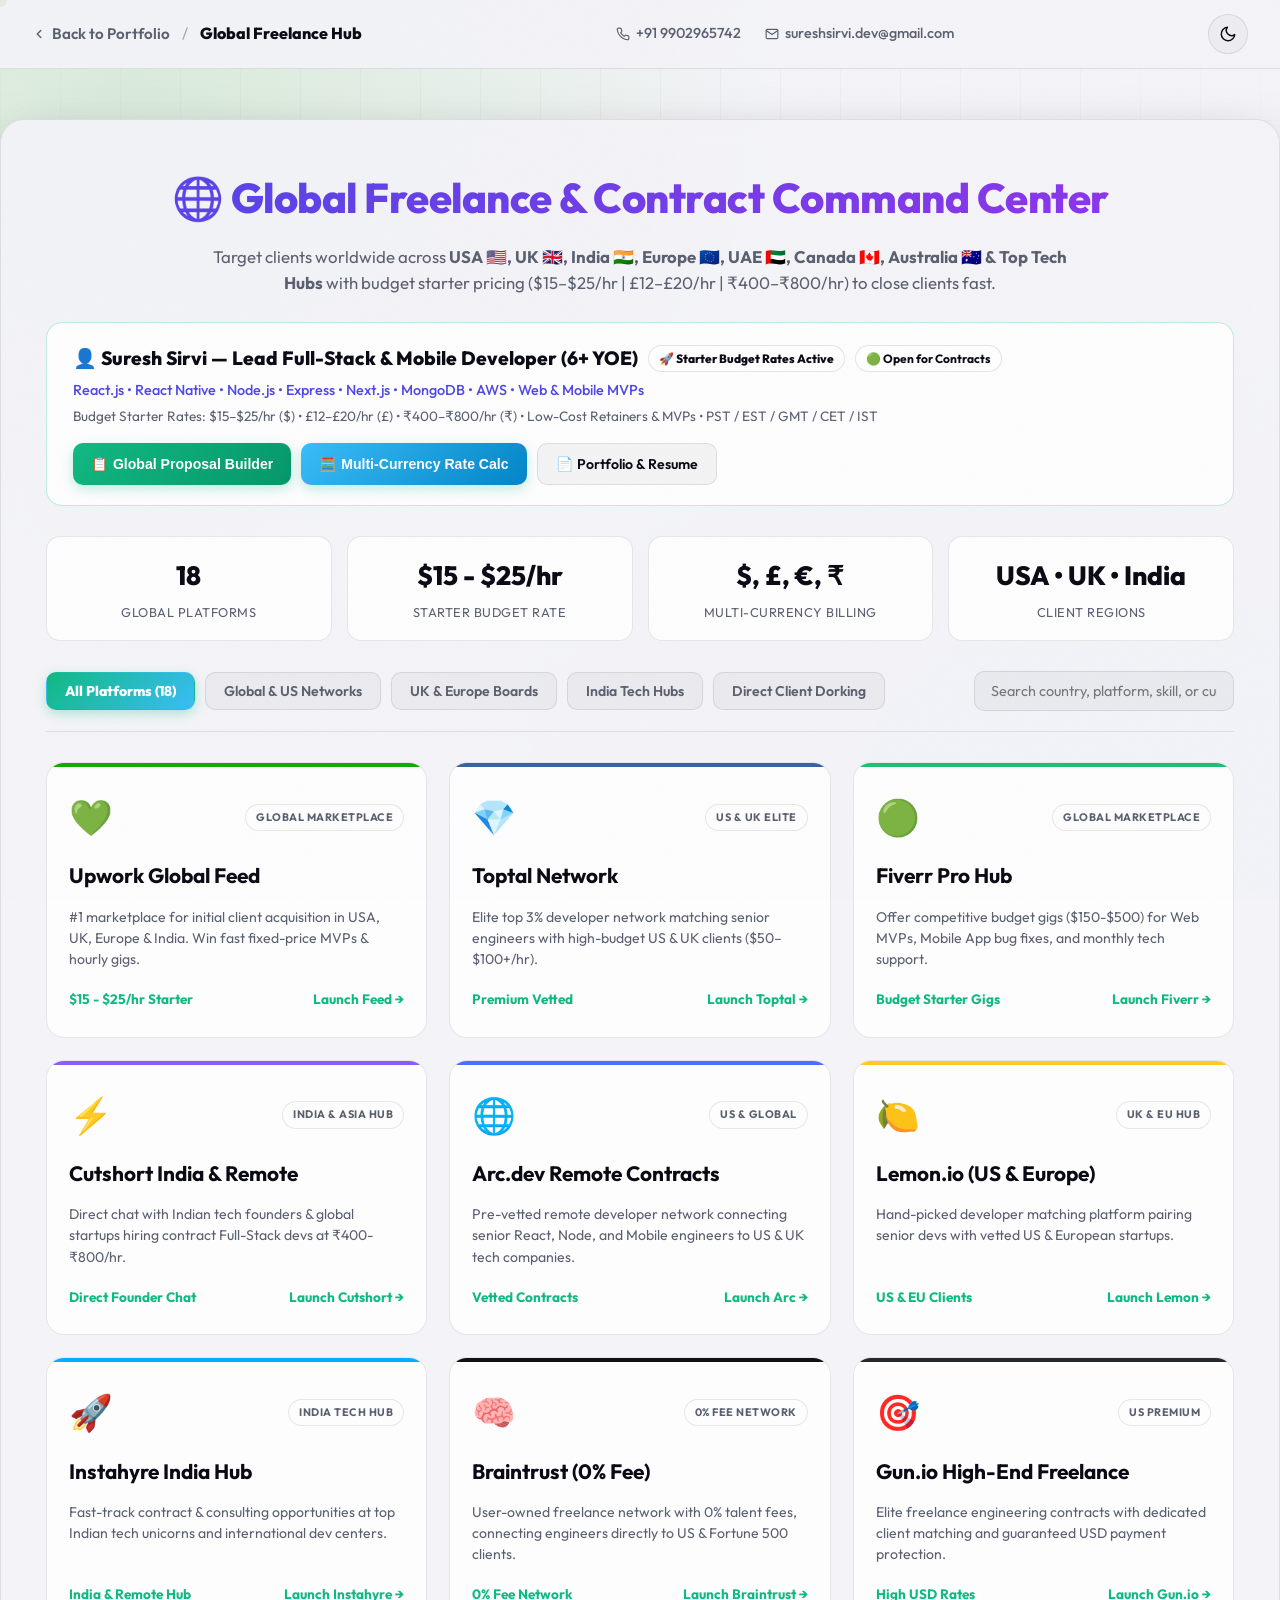
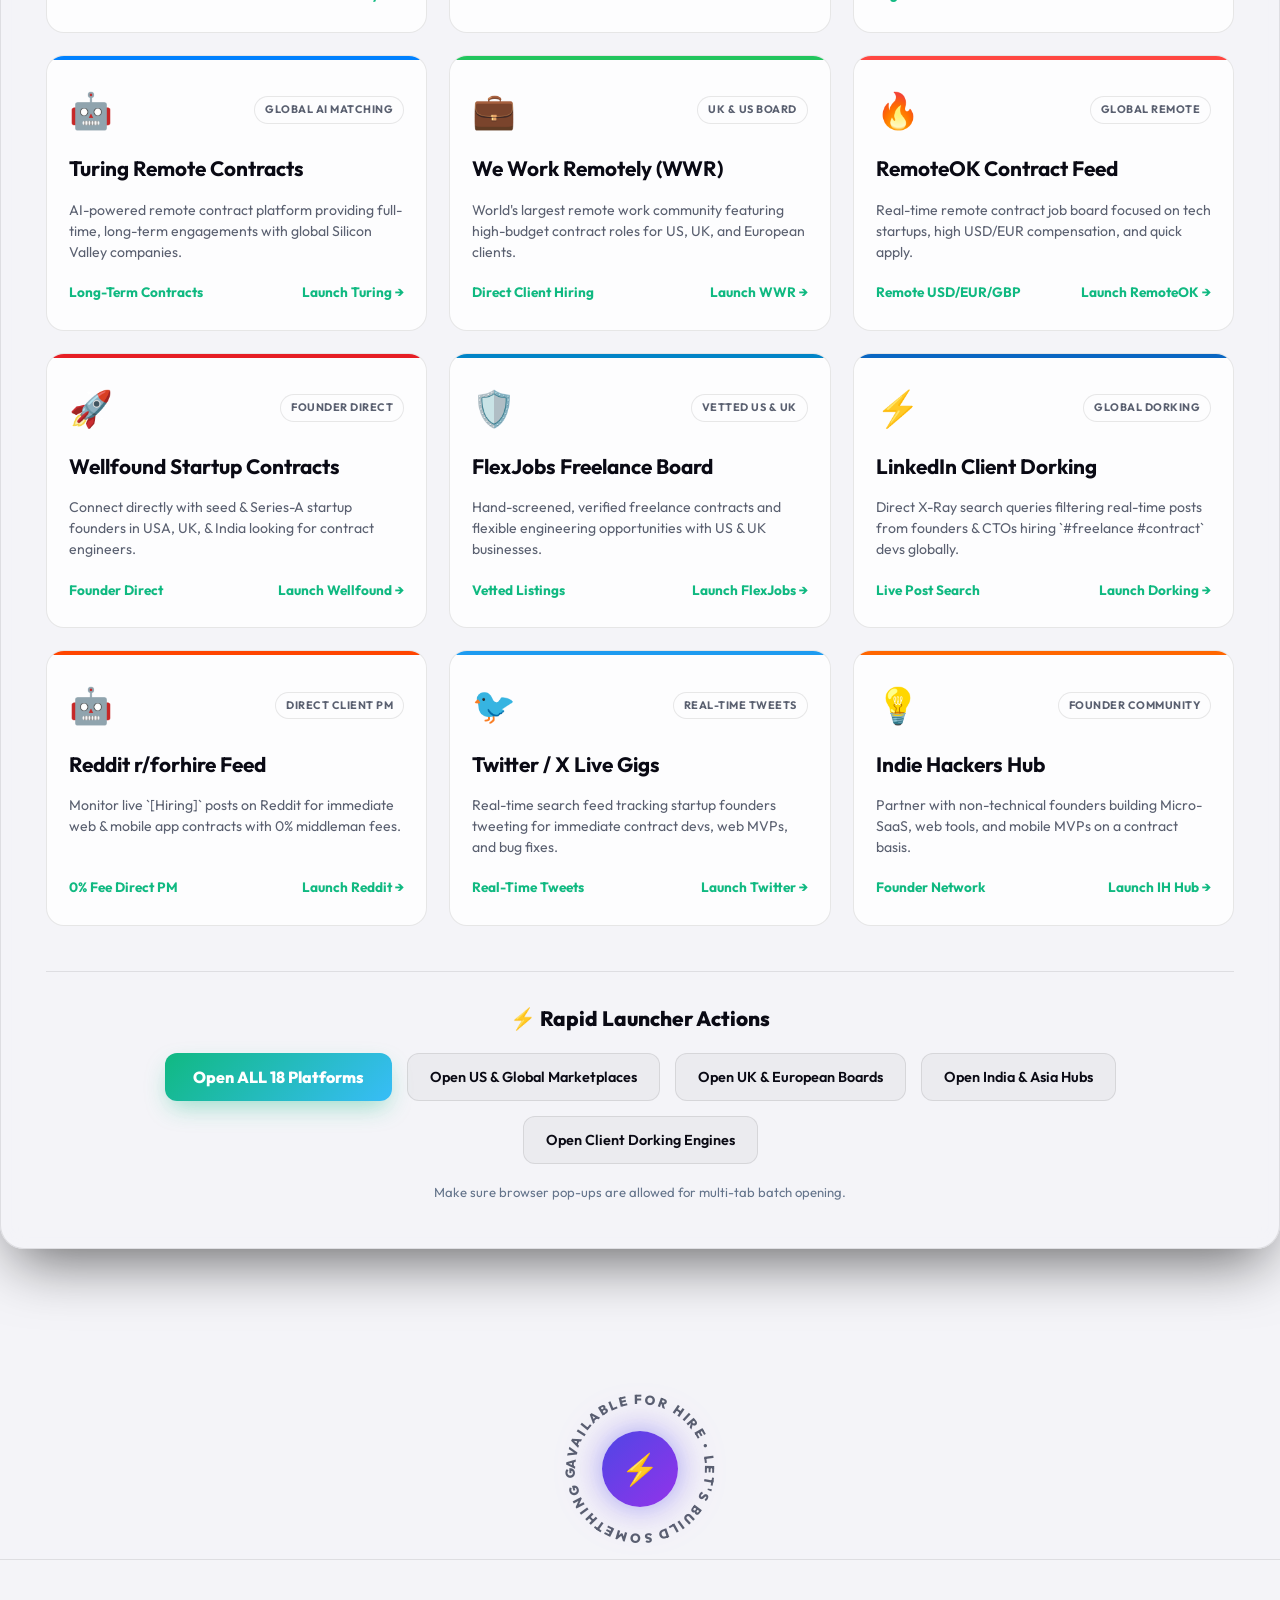
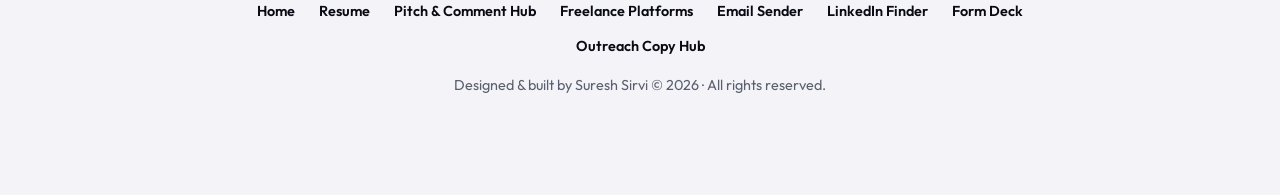
==== all-freelance-platforms.html @ fef608ee "Added New Web Pages New Web Pages" ====
<!DOCTYPE html>
<html lang="en" class="scroll-smooth" data-theme="dark">
<head>
    <meta charset="UTF-8">
    <meta name="viewport" content="width=device-width, initial-scale=1.0">
    <title>Global Freelance & Contract Command Center | India, USA, UK & Worldwide</title>
    <link rel="stylesheet" href="style.css">
    <link href="https://fonts.googleapis.com/css2?family=Outfit:wght@300;400;500;600;700;800;900&display=swap" rel="stylesheet">
    <style>
        :root {
            
            
            /* Platform Theme Accent Colors */
            --upwork: #14a800;
            --toptal: #3863a0;
            --fiverr: #1dbf73;
            --arc: #4b6fff;
            --lemon: #ffca28;
            --braintrust: #111111;
            --gunio: #24292e;
            --turing: #0081ff;
            --wwr: #22c55e;
            --remoteok: #ff4742;
            --wellfound: #e61e25;
            --flexjobs: #0284c7;
            --linkedin: #0a66c2;
            --reddit: #ff4500;
            --twitter: #1d9bf0;
            --indiehackers: #ff6600;
            --cutshort: #8b5cf6;
            --instahyre: #00b0ff;
        }

        * {
            box-sizing: border-box;
        }

        body {
            font-family: 'Outfit', sans-serif;
            
            background-color: var(--bg-color);
            background-image: 
                radial-gradient(at 10% 10%, rgba(20, 168, 0, 0.12) 0px, transparent 40%),
                radial-gradient(at 90% 90%, rgba(56, 189, 248, 0.12) 0px, transparent 40%);
            background-attachment: fixed;
            color: var(--text-primary);
            margin: 0;
            padding: 0 0 50px 0;
            
            min-height: 100vh;
        }

        .dashboard {
            background: var(--nav-bg);
            border: 1px solid var(--surface-border);
            border-radius: 24px;
            padding: 45px;
            max-width: 1280px;
            width: 95%;
            margin: 50px auto;
            width: 100%;
            box-shadow: 0 25px 60px -15px rgba(0, 0, 0, 0.6);
            backdrop-filter: blur(12px);
        }

        .header {
            text-align: center;
            margin-bottom: 30px;
        }

        .header h1 {
            margin: 0 0 12px 0;
            font-size: 2.6rem;
            font-weight: 800;
            background: linear-gradient(135deg, var(--accent), var(--accent-sec));
            -webkit-background-clip: text;
            -webkit-text-fill-color: transparent;
            letter-spacing: -0.5px;
        }

        .header p {
            color: var(--text-secondary);
            margin: 0 auto;
            max-width: 860px;
            font-size: 1.05rem;
            line-height: 1.6;
        }

        .candidate-profile-strip {
            background: var(--card-bg);
            border: 1px solid rgba(16, 185, 129, 0.25);
            border-radius: 16px;
            padding: 20px 26px;
            margin-top: 25px;
            display: flex;
            justify-content: space-between;
            align-items: center;
            flex-wrap: wrap;
            gap: 15px;
        }

        .profile-info {
            text-align: left;
        }

        .profile-name {
            font-size: 1.2rem;
            font-weight: 800;
            color: var(--text-primary);
            display: flex;
            align-items: center;
            gap: 10px;
            flex-wrap: wrap;
        }

        .status-badge {
            background: var(--badge-bg);
            color: var(--text-primary);
            border: 1px solid var(--badge-border);
            font-size: 0.75rem;
            padding: 3px 10px;
            border-radius: 20px;
            font-weight: 700;
        }

        .starter-badge {
            background: var(--badge-bg);
            color: var(--text-primary);
            border: 1px solid var(--badge-border);
            font-size: 0.75rem;
            padding: 3px 10px;
            border-radius: 20px;
            font-weight: 800;
        }

        .profile-sub {
            font-size: 0.9rem;
            color: var(--accent);
            margin-top: 5px;
            font-weight: 500;
        }

        .profile-rates {
            font-size: 0.85rem;
            color: var(--text-secondary);
            margin-top: 4px;
        }

        .profile-actions {
            display: flex;
            gap: 10px;
            flex-wrap: wrap;
        }

        .btn-mini {
            background: linear-gradient(135deg, #10b981, #059669);
            color: var(--btn-primary-text);
            border: none;
            padding: 9px 18px;
            border-radius: 10px;
            font-size: 0.88rem;
            font-weight: 800;
            cursor: pointer;
            transition: all 0.2s;
            box-shadow: 0 4px 12px rgba(16, 185, 129, 0.25);
        }

        .btn-mini:hover {
            transform: translateY(-1px);
            box-shadow: 0 6px 16px rgba(16, 185, 129, 0.4);
        }

        .btn-mini-accent {
            background: linear-gradient(135deg, #38bdf8, #0284c7);
            color: var(--btn-primary-text);
        }

        .btn-outline {
            background: var(--btn-secondary-bg);
            color: var(--text-primary);
            border: 1px solid var(--surface-border);
            padding: 9px 18px;
            border-radius: 10px;
            font-size: 0.88rem;
            font-weight: 600;
            text-decoration: none;
            transition: all 0.2s;
        }

        .btn-outline:hover {
            border-color: var(--accent);
            color: var(--accent);
            background: rgba(56, 189, 248, 0.08);
        }

        .stats-bar {
            display: grid;
            grid-template-columns: repeat(auto-fit, minmax(200px, 1fr));
            gap: 15px;
            margin: 30px 0;
        }

        .stat-card {
            background: var(--card-bg);
            border: 1px solid var(--surface-border);
            border-radius: 14px;
            padding: 18px 20px;
            text-align: center;
        }

        .stat-val {
            font-size: 1.65rem;
            font-weight: 800;
            color: var(--text-primary);
        }

        .stat-lbl {
            font-size: 0.8rem;
            color: var(--text-secondary);
            text-transform: uppercase;
            letter-spacing: 0.5px;
            margin-top: 4px;
        }

        /* Filter Controls */
        .controls {
            display: flex;
            justify-content: space-between;
            align-items: center;
            flex-wrap: wrap;
            gap: 15px;
            margin-bottom: 30px;
            border-bottom: 1px solid var(--surface-border);
            padding-bottom: 20px;
        }

        .category-tabs {
            display: flex;
            gap: 10px;
            flex-wrap: wrap;
        }

        .cat-tab {
            background: var(--btn-secondary-bg);
            border: 1px solid var(--surface-border);
            color: var(--text-secondary);
            padding: 9px 18px;
            border-radius: 10px;
            cursor: pointer;
            font-size: 0.88rem;
            font-weight: 600;
            font-family: inherit;
            transition: all 0.2s;
        }

        .cat-tab:hover {
            color: var(--text-primary);
            border-color: #10b981;
        }

        .cat-tab.active {
            background: linear-gradient(135deg, #10b981, #38bdf8);
            color: var(--btn-primary-text);
            font-weight: 800;
            border-color: transparent;
            box-shadow: 0 4px 12px rgba(16, 185, 129, 0.3);
        }

        .search-box {
            position: relative;
            min-width: 260px;
        }

        .search-box input {
            width: 100%;
            background: var(--btn-secondary-bg);
            border: 1px solid var(--surface-border);
            border-radius: 10px;
            padding: 10px 16px;
            color: var(--text-primary);
            font-size: 0.9rem;
            font-family: inherit;
            outline: none;
            transition: border-color 0.2s;
        }

        .search-box input:focus {
            border-color: #10b981;
        }

        /* Grid */
        .grid {
            display: grid;
            grid-template-columns: repeat(auto-fill, minmax(330px, 1fr));
            gap: 22px;
        }

        .platform-card {
            background: var(--card-bg);
            border: 1px solid var(--surface-border);
            border-radius: 18px;
            padding: 26px 22px;
            text-decoration: none;
            color: var(--text-primary);
            transition: all 0.3s cubic-bezier(0.4, 0, 0.2, 1);
            display: flex;
            flex-direction: column;
            gap: 14px;
            position: relative;
            overflow: hidden;
        }

        .platform-card::before {
            content: '';
            position: absolute;
            top: 0;
            left: 0;
            width: 100%;
            height: 4px;
        }

        .card-upwork::before { background: var(--upwork); }
        .card-toptal::before { background: var(--toptal); }
        .card-fiverr::before { background: var(--fiverr); }
        .card-arc::before { background: var(--arc); }
        .card-lemon::before { background: var(--lemon); }
        .card-braintrust::before { background: var(--braintrust); }
        .card-gunio::before { background: var(--gunio); }
        .card-turing::before { background: var(--turing); }
        .card-wwr::before { background: var(--wwr); }
        .card-remoteok::before { background: var(--remoteok); }
        .card-wellfound::before { background: var(--wellfound); }
        .card-flexjobs::before { background: var(--flexjobs); }
        .card-linkedin::before { background: var(--linkedin); }
        .card-reddit::before { background: var(--reddit); }
        .card-twitter::before { background: var(--twitter); }
        .card-indiehackers::before { background: var(--indiehackers); }
        .card-cutshort::before { background: var(--cutshort); }
        .card-instahyre::before { background: var(--instahyre); }

        .platform-card:hover {
            background: var(--btn-secondary-bg);
            transform: translateY(-5px);
            border-color: var(--accent);
            box-shadow: 0 12px 30px -10px rgba(56, 189, 248, 0.3);
        }

        .card-top {
            display: flex;
            align-items: center;
            justify-content: space-between;
        }

        .platform-icon {
            font-size: 2.2rem;
        }

        .badge-cat {
            font-size: 0.68rem;
            font-weight: 700;
            padding: 4px 10px;
            border-radius: 20px;
            background: rgba(255, 255, 255, 0.08);
            color: var(--text-secondary);
            border: 1px solid var(--surface-border);
            text-transform: uppercase;
            letter-spacing: 0.5px;
        }

        .platform-title {
            font-size: 1.3rem;
            font-weight: 700;
            color: var(--text-primary);
        }

        .platform-desc {
            font-size: 0.88rem;
            color: var(--text-secondary);
            line-height: 1.5;
            flex-grow: 1;
        }

        .card-footer {
            display: flex;
            align-items: center;
            justify-content: space-between;
            margin-top: 5px;
            font-size: 0.85rem;
            font-weight: 700;
            color: #10b981;
        }

        .batch-actions {
            margin-top: 45px;
            padding-top: 30px;
            border-top: 1px solid var(--surface-border);
            text-align: center;
            display: flex;
            flex-direction: column;
            align-items: center;
            gap: 18px;
        }

        .batch-btn-group {
            display: flex;
            flex-wrap: wrap;
            gap: 15px;
            justify-content: center;
        }

        .main-btn {
            background: linear-gradient(135deg, #10b981, #38bdf8);
            color: var(--btn-primary-text);
            border: none;
            padding: 14px 28px;
            font-size: 1rem;
            font-weight: 800;
            border-radius: 12px;
            cursor: pointer;
            font-family: inherit;
            transition: transform 0.2s, box-shadow 0.2s;
            box-shadow: 0 10px 25px -5px rgba(16, 185, 129, 0.4);
        }

        .main-btn:hover {
            transform: translateY(-2px);
            box-shadow: 0 15px 30px -5px rgba(16, 185, 129, 0.6);
        }

        .sub-btn {
            background: var(--btn-secondary-bg);
            color: var(--text-primary);
            border: 1px solid var(--surface-border);
            padding: 14px 22px;
            font-size: 0.9rem;
            font-weight: 600;
            border-radius: 12px;
            cursor: pointer;
            font-family: inherit;
            transition: all 0.2s;
        }

        .sub-btn:hover {
            border-color: var(--accent);
            background: rgba(56, 189, 248, 0.1);
        }

        /* Modal styling for Pitch Builder & Rate Calculator */
        .modal-overlay {
            position: fixed;
            top: 0;
            left: 0;
            width: 100vw;
            height: 100vh;
            background: rgba(0, 0, 0, 0.8);
            display: none;
            align-items: center;
            justify-content: center;
            z-index: 9999;
            backdrop-filter: blur(10px);
            padding: 20px;
        }

        .modal-content {
            background: var(--card-bg);
            border: 1px solid var(--surface-border);
            border-radius: 24px;
            padding: 35px;
            max-width: 750px;
            width: 100%;
            max-height: 90vh;
            overflow-y: auto;
            color: var(--text-primary);
            box-shadow: 0 25px 50px rgba(0, 0, 0, 0.8);
        }

        .modal-header {
            display: flex;
            justify-content: space-between;
            align-items: center;
            margin-bottom: 20px;
            border-bottom: 1px solid #334155;
            padding-bottom: 15px;
        }

        .modal-header h3 { margin: 0; font-size: 1.4rem; color: var(--accent); font-weight: 800; }
        .close-modal { cursor: pointer; font-size: 1.8rem; color: var(--text-secondary); line-height: 1; }

        .modal-nav {
            display: flex;
            gap: 10px;
            margin-bottom: 20px;
            flex-wrap: wrap;
        }

        .modal-tab {
            background: rgba(255, 255, 255, 0.05);
            border: 1px solid var(--surface-border);
            color: var(--text-secondary);
            padding: 8px 14px;
            border-radius: 8px;
            font-size: 0.85rem;
            font-weight: 600;
            cursor: pointer;
        }

        .modal-tab.active {
            background: #10b981;
            color: var(--btn-primary-text);
            border-color: #10b981;
            font-weight: 700;
        }

        .field-group {
            display: grid;
            grid-template-columns: repeat(auto-fit, minmax(200px, 1fr));
            gap: 15px;
            margin-bottom: 20px;
        }

        .field-item label {
            display: block;
            font-size: 0.8rem;
            color: var(--text-secondary);
            margin-bottom: 6px;
            text-transform: uppercase;
            letter-spacing: 0.5px;
            font-weight: 700;
        }

        .field-item input, .field-item select {
            width: 100%;
            background: var(--card-bg);
            border: 1px solid #334155;
            border-radius: 8px;
            padding: 10px 12px;
            color: var(--text-primary);
            font-size: 0.9rem;
            font-family: inherit;
            outline: none;
        }

        .field-item input:focus, .field-item select:focus {
            border-color: var(--accent);
        }

        .copy-box {
            background: var(--card-bg);
            border: 1px solid #334155;
            border-radius: 14px;
            padding: 18px;
            font-family: 'Courier New', Courier, monospace;
            font-size: 0.9rem;
            color: #e2e8f0;
            line-height: 1.6;
            margin-bottom: 20px;
            white-space: pre-wrap;
            min-height: 220px;
        }

        .copy-btn {
            background: linear-gradient(135deg, #10b981, #059669);
            color: var(--btn-primary-text);
            border: none;
            padding: 14px 20px;
            border-radius: 12px;
            font-weight: 800;
            font-size: 1rem;
            cursor: pointer;
            width: 100%;
            transition: opacity 0.2s;
        }

        .copy-btn:hover { opacity: 0.9; }

        /* Rate Calculator Grid */
        .calc-grid {
            display: grid;
            grid-template-columns: repeat(auto-fit, minmax(200px, 1fr));
            gap: 15px;
            margin-top: 20px;
        }

        .calc-card {
            background: var(--card-bg);
            border: 1px solid #334155;
            border-radius: 14px;
            padding: 16px;
            text-align: center;
        }

        .calc-val {
            font-size: 1.5rem;
            font-weight: 800;
            color: #10b981;
            margin-top: 5px;
        }

        .calc-lbl {
            font-size: 0.8rem;
            color: var(--text-secondary);
            text-transform: uppercase;
        }
    
        /* ── TOPBAR ── */
        .topbar {
            position: sticky; top: 0; z-index: 100;
            background: var(--nav-bg);
            backdrop-filter: blur(16px);
            -webkit-backdrop-filter: blur(16px);
            border-bottom: 1px solid var(--surface-border);
            padding: 14px 32px;
            display: flex; align-items: center; justify-content: space-between;
            gap: 16px;
            width: 100%;
        }
        .topbar-left { display: flex; align-items: center; gap: 12px; }
        .topbar-back {
            display: flex; align-items: center; gap: 6px;
            color: var(--text-secondary); font-size: 0.95rem; font-weight: 600;
            text-decoration: none; transition: color 0.2s;
        }
        .topbar-back:hover { color: var(--accent); }
        .topbar-sep { color: var(--text-secondary); opacity: 0.5; }
        .topbar-title { font-weight: 800; font-size: 1rem; color: var(--text-primary); }

        @media (max-width: 768px) {
            .dashboard { padding: 25px; margin: 30px auto; width: 92%; border-radius: 18px; }
            .header { flex-direction: column; align-items: flex-start; gap: 15px; }
            .tabs { overflow-x: auto; white-space: nowrap; width: 100%; justify-content: flex-start; padding-bottom: 5px; }
            .stat-cards { flex-direction: column; }
            .stat-card { width: 100%; }
            .topbar { padding: 12px 20px; }
            .platforms-grid { grid-template-columns: 1fr; }
        }

    
        .topbar-contact { display: flex; align-items: center; justify-content: center; gap: 24px; font-size: 0.9rem; font-weight: 500; }
        .contact-link { color: var(--text-secondary); text-decoration: none; display: flex; align-items: center; gap: 6px; transition: color 0.2s; }
        .contact-link:hover { color: var(--accent); }
        @media (max-width: 768px) { .topbar-contact { display: none; } }

    </style>
</head>
<body>
    <div class="custom-cursor"></div>
    
    <div class="topbar">
        <div class="topbar-left">
            <a href="index.html" class="topbar-back">
                <svg width="14" height="14" viewBox="0 0 24 24" fill="none" stroke="currentColor" stroke-width="2.5" stroke-linecap="round" stroke-linejoin="round"><polyline points="15 18 9 12 15 6"></polyline></svg>
                Back to Portfolio
            </a>
            <span class="topbar-sep">/</span>
            <span class="topbar-title">Global Freelance Hub</span>
        </div>

        
        <div class="topbar-contact">
            <a href="tel:+919902965742" class="contact-link">
                <svg width="14" height="14" viewBox="0 0 24 24" fill="none" stroke="currentColor" stroke-width="2" stroke-linecap="round" stroke-linejoin="round"><path d="M22 16.92v3a2 2 0 0 1-2.18 2 19.79 19.79 0 0 1-8.63-3.07 19.5 19.5 0 0 1-6-6 19.79 19.79 0 0 1-3.07-8.67A2 2 0 0 1 4.11 2h3a2 2 0 0 1 2 1.72 12.84 12.84 0 0 0 .7 2.81 2 2 0 0 1-.45 2.11L8.09 9.91a16 16 0 0 0 6 6l1.27-1.27a2 2 0 0 1 2.11-.45 12.84 12.84 0 0 0 2.81.7A2 2 0 0 1 22 16.92z"></path></svg>
                +91 9902965742
            </a>
            <a href="mailto:sureshsirvi.dev@gmail.com" class="contact-link">
                <svg width="14" height="14" viewBox="0 0 24 24" fill="none" stroke="currentColor" stroke-width="2" stroke-linecap="round" stroke-linejoin="round"><path d="M4 4h16c1.1 0 2 .9 2 2v12c0 1.1-.9 2-2 2H4c-1.1 0-2-.9-2-2V6c0-1.1.9-2 2-2z"></path><polyline points="22,6 12,13 2,6"></polyline></svg>
                sureshsirvi.dev@gmail.com
            </a>
        </div>
        <div class="topbar-actions">
            <button id="theme-toggle" class="theme-toggle-btn" aria-label="Toggle theme">
                <svg class="sun-icon" xmlns="http://www.w3.org/2000/svg" width="18" height="18" viewBox="0 0 24 24" fill="none" stroke="currentColor" stroke-width="2" stroke-linecap="round" stroke-linejoin="round"><circle cx="12" cy="12" r="5"/><line x1="12" y1="1" x2="12" y2="3"/><line x1="12" y1="21" x2="12" y2="23"/><line x1="4.22" y1="4.22" x2="5.64" y2="5.64"/><line x1="18.36" y1="18.36" x2="19.78" y2="19.78"/><line x1="1" y1="12" x2="3" y2="12"/><line x1="21" y1="12" x2="23" y2="12"/><line x1="4.22" y1="19.78" x2="5.64" y2="18.36"/><line x1="18.36" y1="5.64" x2="19.78" y2="4.22"/></svg>
                <svg class="moon-icon" xmlns="http://www.w3.org/2000/svg" width="18" height="18" viewBox="0 0 24 24" fill="none" stroke="currentColor" stroke-width="2" stroke-linecap="round" stroke-linejoin="round" style="display:none"><path d="M21 12.79A9 9 0 1 1 11.21 3 7 7 0 0 0 21 12.79z"/></svg>
            </button>
        </div>
    </div>

    <div class="noise-overlay"></div>
    <div class="grid-bg"></div>

    <div class="dashboard">
        <div class="header">
            <h1>🌐 Global Freelance & Contract Command Center</h1>
            <p>Target clients worldwide across <strong>USA 🇺🇸, UK 🇬🇧, India 🇮🇳, Europe 🇪🇺, UAE 🇦🇪, Canada 🇨🇦, Australia 🇦🇺 & Top Tech Hubs</strong> with budget starter pricing ($15–$25/hr | £12–£20/hr | ₹400–₹800/hr) to close clients fast.</p>
            
            <div class="candidate-profile-strip">
                <div class="profile-info">
                    <div class="profile-name">
                        👤 Suresh Sirvi — Lead Full-Stack & Mobile Developer (6+ YOE)
                        <span class="starter-badge">🚀 Starter Budget Rates Active</span>
                        <span class="status-badge">🟢 Open for Contracts</span>
                    </div>
                    <div class="profile-sub">React.js • React Native • Node.js • Express • Next.js • MongoDB • AWS • Web & Mobile MVPs</div>
                    <div class="profile-rates">Budget Starter Rates: $15–$25/hr ($) • £12–£20/hr (£) • ₹400–₹800/hr (₹) • Low-Cost Retainers & MVPs • PST / EST / GMT / CET / IST</div>
                </div>
                <div class="profile-actions">
                    <button class="btn-mini" onclick="openPitchModal()">📋 Global Proposal Builder</button>
                    <button class="btn-mini btn-mini-accent" onclick="openCalcModal()">🧮 Multi-Currency Rate Calc</button>
                    <a href="../Resume.md" target="_blank" class="btn-outline">📄 Portfolio & Resume</a>
                </div>
            </div>
        </div>

        <div class="stats-bar">
            <div class="stat-card">
                <div class="stat-val">18</div>
                <div class="stat-lbl">Global Platforms</div>
            </div>
            <div class="stat-card">
                <div class="stat-val">$15 - $25/hr</div>
                <div class="stat-lbl">Starter Budget Rate</div>
            </div>
            <div class="stat-card">
                <div class="stat-val">$, £, €, ₹</div>
                <div class="stat-lbl">Multi-Currency Billing</div>
            </div>
            <div class="stat-card">
                <div class="stat-val">USA • UK • India</div>
                <div class="stat-lbl">Client Regions</div>
            </div>
        </div>

        <div class="controls">
            <div class="category-tabs">
                <button class="cat-tab active" onclick="filterCategory('all', this)">All Platforms (18)</button>
                <button class="cat-tab" onclick="filterCategory('global', this)">Global & US Networks</button>
                <button class="cat-tab" onclick="filterCategory('uk_eu', this)">UK & Europe Boards</button>
                <button class="cat-tab" onclick="filterCategory('india', this)">India Tech Hubs</button>
                <button class="cat-tab" onclick="filterCategory('outreach', this)">Direct Client Dorking</button>
            </div>
            <div class="search-box">
                <input type="text" id="searchInput" onkeyup="searchCards()" placeholder="Search country, platform, skill, or currency...">
            </div>
        </div>

        <div class="grid" id="platformGrid">
            <!-- 1. Upwork Global -->
            <a href="https://www.upwork.com/nx/search/jobs/?q=react%20node%20full%20stack%20mobile&sort=recency" target="_blank" class="platform-card card-upwork" data-category="global" data-keywords="upwork global freelance USA UK europe india fixed price hourly client contracts react node fullstack mobile app">
                <div class="card-top">
                    <div class="platform-icon">💚</div>
                    <span class="badge-cat">Global Marketplace</span>
                </div>
                <div class="platform-title">Upwork Global Feed</div>
                <div class="platform-desc">#1 marketplace for initial client acquisition in USA, UK, Europe & India. Win fast fixed-price MVPs & hourly gigs.</div>
                <div class="card-footer">
                    <span>$15 - $25/hr Starter</span>
                    <span>Launch Feed →</span>
                </div>
            </a>

            <!-- 2. Toptal Network -->
            <a href="https://www.toptal.com/freelance-jobs" target="_blank" class="platform-card card-toptal" data-category="global" data-keywords="toptal top 3 percent elite developers USA UK europe senior react native full stack contract $50-$100/hr">
                <div class="card-top">
                    <div class="platform-icon">💎</div>
                    <span class="badge-cat">US & UK Elite</span>
                </div>
                <div class="platform-title">Toptal Network</div>
                <div class="platform-desc">Elite top 3% developer network matching senior engineers with high-budget US & UK clients ($50–$100+/hr).</div>
                <div class="card-footer">
                    <span>Premium Vetted</span>
                    <span>Launch Toptal →</span>
                </div>
            </a>

            <!-- 3. Fiverr Pro -->
            <a href="https://www.fiverr.com/gigs/react-developer" target="_blank" class="platform-card card-fiverr" data-category="global" data-keywords="fiverr pro productized services full web app mvp mobile app bug fixing high ticket retainer global USA UK">
                <div class="card-top">
                    <div class="platform-icon">🟢</div>
                    <span class="badge-cat">Global Marketplace</span>
                </div>
                <div class="platform-title">Fiverr Pro Hub</div>
                <div class="platform-desc">Offer competitive budget gigs ($150-$500) for Web MVPs, Mobile App bug fixes, and monthly tech support.</div>
                <div class="card-footer">
                    <span>Budget Starter Gigs</span>
                    <span>Launch Fiverr →</span>
                </div>
            </a>

            <!-- 4. Cutshort (India & International) -->
            <a href="https://cutshort.io/jobs/full-stack-developer-jobs" target="_blank" class="platform-card card-cutshort" data-category="india" data-keywords="cutshort india bangalore startups founders CTO chat direct contract fullstack react node">
                <div class="card-top">
                    <div class="platform-icon">⚡</div>
                    <span class="badge-cat">India & Asia Hub</span>
                </div>
                <div class="platform-title">Cutshort India & Remote</div>
                <div class="platform-desc">Direct chat with Indian tech founders & global startups hiring contract Full-Stack devs at ₹400-₹800/hr.</div>
                <div class="card-footer">
                    <span>Direct Founder Chat</span>
                    <span>Launch Cutshort →</span>
                </div>
            </a>

            <!-- 5. Arc.dev -->
            <a href="https://arc.dev/developer-jobs" target="_blank" class="platform-card card-arc" data-category="global" data-keywords="arc dev remote contract jobs vetted developers US UK europe startups full stack react native node">
                <div class="card-top">
                    <div class="platform-icon">🌐</div>
                    <span class="badge-cat">US & Global</span>
                </div>
                <div class="platform-title">Arc.dev Remote Contracts</div>
                <div class="platform-desc">Pre-vetted remote developer network connecting senior React, Node, and Mobile engineers to US & UK tech companies.</div>
                <div class="card-footer">
                    <span>Vetted Contracts</span>
                    <span>Launch Arc →</span>
                </div>
            </a>

            <!-- 6. Lemon.io -->
            <a href="https://lemon.io/for-developers/" target="_blank" class="platform-card card-lemon" data-category="uk_eu" data-keywords="lemon io startup freelance contract US EU UK clients react node developer $35-$75/hr">
                <div class="card-top">
                    <div class="platform-icon">🍋</div>
                    <span class="badge-cat">UK & EU Hub</span>
                </div>
                <div class="platform-title">Lemon.io (US & Europe)</div>
                <div class="platform-desc">Hand-picked developer matching platform pairing senior devs with vetted US & European startups.</div>
                <div class="card-footer">
                    <span>US & EU Clients</span>
                    <span>Launch Lemon →</span>
                </div>
            </a>

            <!-- 7. Instahyre India -->
            <a href="https://www.instahyre.com/search-jobs/?query=full+stack+developer" target="_blank" class="platform-card card-instahyre" data-category="india" data-keywords="instahyre india fast track unicorns AI match bangalore contract full stack react node">
                <div class="card-top">
                    <div class="platform-icon">🚀</div>
                    <span class="badge-cat">India Tech Hub</span>
                </div>
                <div class="platform-title">Instahyre India Hub</div>
                <div class="platform-desc">Fast-track contract & consulting opportunities at top Indian tech unicorns and international dev centers.</div>
                <div class="card-footer">
                    <span>India & Remote Hub</span>
                    <span>Launch Instahyre →</span>
                </div>
            </a>

            <!-- 8. Braintrust -->
            <a href="https://www.usebraintrust.com/jobs" target="_blank" class="platform-card card-braintrust" data-category="global" data-keywords="braintrust web3 decentralized 0 percent commission talent fee enterprise clients google nike NASA USA global">
                <div class="card-top">
                    <div class="platform-icon">🧠</div>
                    <span class="badge-cat">0% Fee Network</span>
                </div>
                <div class="platform-title">Braintrust (0% Fee)</div>
                <div class="platform-desc">User-owned freelance network with 0% talent fees, connecting engineers directly to US & Fortune 500 clients.</div>
                <div class="card-footer">
                    <span>0% Fee Network</span>
                    <span>Launch Braintrust →</span>
                </div>
            </a>

            <!-- 9. Gun.io -->
            <a href="https://www.gun.io/" target="_blank" class="platform-card card-gunio" data-category="global" data-keywords="gun.io premium freelance engineering contracts enterprise clients high hourly rates USA UK">
                <div class="card-top">
                    <div class="platform-icon">🎯</div>
                    <span class="badge-cat">US Premium</span>
                </div>
                <div class="platform-title">Gun.io High-End Freelance</div>
                <div class="platform-desc">Elite freelance engineering contracts with dedicated client matching and guaranteed USD payment protection.</div>
                <div class="card-footer">
                    <span>High USD Rates</span>
                    <span>Launch Gun.io →</span>
                </div>
            </a>

            <!-- 10. Turing -->
            <a href="https://www.turing.com/jobs" target="_blank" class="platform-card card-turing" data-category="global" data-keywords="turing ai talent matching long term remote contracts US dollar payout full time contract global india USA">
                <div class="card-top">
                    <div class="platform-icon">🤖</div>
                    <span class="badge-cat">Global AI Matching</span>
                </div>
                <div class="platform-title">Turing Remote Contracts</div>
                <div class="platform-desc">AI-powered remote contract platform providing full-time, long-term engagements with global Silicon Valley companies.</div>
                <div class="card-footer">
                    <span>Long-Term Contracts</span>
                    <span>Launch Turing →</span>
                </div>
            </a>

            <!-- 11. We Work Remotely -->
            <a href="https://weworkremotely.com/categories/remote-full-stack-programming-jobs" target="_blank" class="platform-card card-wwr" data-category="uk_eu" data-keywords="we work remotely wwr remote contract full stack react node app developer US UK Europe global">
                <div class="card-top">
                    <div class="platform-icon">💼</div>
                    <span class="badge-cat">UK & US Board</span>
                </div>
                <div class="platform-title">We Work Remotely (WWR)</div>
                <div class="platform-desc">World's largest remote work community featuring high-budget contract roles for US, UK, and European clients.</div>
                <div class="card-footer">
                    <span>Direct Client Hiring</span>
                    <span>Launch WWR →</span>
                </div>
            </a>

            <!-- 12. RemoteOK Contracts -->
            <a href="https://remoteok.com/remote-contract-jobs" target="_blank" class="platform-card card-remoteok" data-category="uk_eu" data-keywords="remoteok contract jobs freelance software engineering USD EUR GBP payments instant apply global">
                <div class="card-top">
                    <div class="platform-icon">🔥</div>
                    <span class="badge-cat">Global Remote</span>
                </div>
                <div class="platform-title">RemoteOK Contract Feed</div>
                <div class="platform-desc">Real-time remote contract job board focused on tech startups, high USD/EUR compensation, and quick apply.</div>
                <div class="card-footer">
                    <span>Remote USD/EUR/GBP</span>
                    <span>Launch RemoteOK →</span>
                </div>
            </a>

            <!-- 13. Wellfound Startup Contracts -->
            <a href="https://wellfound.com/jobs?job_types[]=contract" target="_blank" class="platform-card card-wellfound" data-category="global" data-keywords="wellfound angellist contract startup founder equity hourly rate mvp build USA India UK">
                <div class="card-top">
                    <div class="platform-icon">🚀</div>
                    <span class="badge-cat">Founder Direct</span>
                </div>
                <div class="platform-title">Wellfound Startup Contracts</div>
                <div class="platform-desc">Connect directly with seed & Series-A startup founders in USA, UK, & India looking for contract engineers.</div>
                <div class="card-footer">
                    <span>Founder Direct</span>
                    <span>Launch Wellfound →</span>
                </div>
            </a>

            <!-- 14. FlexJobs -->
            <a href="https://www.flexjobs.com/search?search=full+stack+developer&job_type%5B%5D=Freelance" target="_blank" class="platform-card card-flexjobs" data-category="global" data-keywords="flexjobs vetted freelance tech contract roles part time full time contract scam free USA UK">
                <div class="card-top">
                    <div class="platform-icon">🛡️</div>
                    <span class="badge-cat">Vetted US & UK</span>
                </div>
                <div class="platform-title">FlexJobs Freelance Board</div>
                <div class="platform-desc">Hand-screened, verified freelance contracts and flexible engineering opportunities with US & UK businesses.</div>
                <div class="card-footer">
                    <span>Vetted Listings</span>
                    <span>Launch FlexJobs →</span>
                </div>
            </a>

            <!-- 15. LinkedIn Client Dorking -->
            <a href="https://www.linkedin.com/search/results/content/?keywords=%22hiring%22%20AND%20(%22freelance%22%20OR%20%22contract%22)%20AND%20(%22React%22%20OR%20%22Node%22%20OR%20%22Full%20Stack%22)&origin=GLOBAL_SEARCH_HEADER&sortBy=%22date_posted%22" target="_blank" class="platform-card card-linkedin" data-category="outreach" data-keywords="linkedin client dorking hiring freelance contract react node fullstack outreach DM direct founder USA UK India">
                <div class="card-top">
                    <div class="platform-icon">⚡</div>
                    <span class="badge-cat">Global Dorking</span>
                </div>
                <div class="platform-title">LinkedIn Client Dorking</div>
                <div class="platform-desc">Direct X-Ray search queries filtering real-time posts from founders & CTOs hiring `#freelance #contract` devs globally.</div>
                <div class="card-footer">
                    <span>Live Post Search</span>
                    <span>Launch Dorking →</span>
                </div>
            </a>

            <!-- 16. Reddit r/forhire -->
            <a href="https://www.reddit.com/r/forhire/search/?q=flair%3AHiring%20(React%20OR%20Node%20OR%20Developer)&restrict_sr=1&sort=new" target="_blank" class="platform-card card-reddit" data-category="outreach" data-keywords="reddit r forhire hiring post client proposal direct PM web mobile app dev USA UK EU India">
                <div class="card-top">
                    <div class="platform-icon">🤖</div>
                    <span class="badge-cat">Direct Client PM</span>
                </div>
                <div class="platform-title">Reddit r/forhire Feed</div>
                <div class="platform-desc">Monitor live `[Hiring]` posts on Reddit for immediate web & mobile app contracts with 0% middleman fees.</div>
                <div class="card-footer">
                    <span>0% Fee Direct PM</span>
                    <span>Launch Reddit →</span>
                </div>
            </a>

            <!-- 17. Twitter / X Tech Gigs -->
            <a href="https://twitter.com/search?q=hiring%20(freelance%20OR%20contract)%20(react%20OR%20node%20OR%20fullstack)&f=live" target="_blank" class="platform-card card-twitter" data-category="outreach" data-keywords="twitter x tech gigs hiring freelance contract react node mobile app startup founder DM global USA UK">
                <div class="card-top">
                    <div class="platform-icon">🐦</div>
                    <span class="badge-cat">Real-Time Tweets</span>
                </div>
                <div class="platform-title">Twitter / X Live Gigs</div>
                <div class="platform-desc">Real-time search feed tracking startup founders tweeting for immediate contract devs, web MVPs, and bug fixes.</div>
                <div class="card-footer">
                    <span>Real-Time Tweets</span>
                    <span>Launch Twitter →</span>
                </div>
            </a>

            <!-- 18. Indie Hackers -->
            <a href="https://www.indiehackers.com/groups/looking-for-developers" target="_blank" class="platform-card card-indiehackers" data-category="outreach" data-keywords="indie hackers founder tech partner contract dev MVP build micro saas react node mobile USA UK India">
                <div class="card-top">
                    <div class="platform-icon">💡</div>
                    <span class="badge-cat">Founder Community</span>
                </div>
                <div class="platform-title">Indie Hackers Hub</div>
                <div class="platform-desc">Partner with non-technical founders building Micro-SaaS, web tools, and mobile MVPs on a contract basis.</div>
                <div class="card-footer">
                    <span>Founder Network</span>
                    <span>Launch IH Hub →</span>
                </div>
            </a>
        </div>

        <div class="batch-actions">
            <h3 style="margin: 0; color: var(--text-primary); font-size: 1.3rem; font-weight: 800;">⚡ Rapid Launcher Actions</h3>
            <div class="batch-btn-group">
                <button class="main-btn" onclick="openAllPlatforms()">Open ALL 18 Platforms</button>
                <button class="sub-btn" onclick="openBatch(['https://www.upwork.com/nx/search/jobs/?q=react%20node%20full%20stack%20mobile&sort=recency', 'https://www.toptal.com/freelance-jobs', 'https://www.fiverr.com/gigs/react-developer', 'https://arc.dev/developer-jobs'])">Open US & Global Marketplaces</button>
                <button class="sub-btn" onclick="openBatch(['https://lemon.io/for-developers/', 'https://weworkremotely.com/categories/remote-full-stack-programming-jobs', 'https://remoteok.com/remote-contract-jobs', 'https://www.flexjobs.com/search?search=full+stack+developer&job_type%5B%5D=Freelance'])">Open UK & European Boards</button>
                <button class="sub-btn" onclick="openBatch(['https://cutshort.io/jobs/full-stack-developer-jobs', 'https://www.instahyre.com/search-jobs/?query=full+stack+developer', 'https://wellfound.com/jobs?job_types[]=contract'])">Open India & Asia Hubs</button>
                <button class="sub-btn" onclick="openBatch(['https://www.linkedin.com/search/results/content/?keywords=%22hiring%22%20AND%20(%22freelance%22%20OR%20%22contract%22)%20AND%20(%22React%22%20OR%20%22Node%22%20OR%20%22Full%20Stack%22)&origin=GLOBAL_SEARCH_HEADER&sortBy=%22date_posted%22', 'https://www.reddit.com/r/forhire/search/?q=flair%3AHiring%20(React%20OR%20Node%20OR%20Developer)&restrict_sr=1&sort=new', 'https://twitter.com/search?q=hiring%20(freelance%20OR%20contract)%20(react%20OR%20node%20OR%20fullstack)&f=live', 'https://www.indiehackers.com/groups/looking-for-developers'])">Open Client Dorking Engines</button>
            </div>
            <p style="font-size: 0.82rem; color: #64748b; margin: 0;">Make sure browser pop-ups are allowed for multi-tab batch opening.</p>
        </div>
    </div>

    <!-- Modal 1: Client Proposal & Pitch Builder -->
    <div class="modal-overlay" id="pitchModal">
        <div class="modal-content">
            <div class="modal-header">
                <h3>📋 High-Converting Global Proposal Builder</h3>
                <span class="close-modal" onclick="closePitchModal()">×</span>
            </div>
            
            <div class="modal-nav">
                <button class="modal-tab active" onclick="switchPitchTemplate('upwork', this)">Upwork Cover Letter</button>
                <button class="modal-tab" onclick="switchPitchTemplate('cold', this)">Cold Client Email / DM</button>
                <button class="modal-tab" onclick="switchPitchTemplate('retainer', this)">Monthly Retainer Pitch</button>
                <button class="modal-tab" onclick="switchPitchTemplate('mvp', this)">Fixed MVP Proposal</button>
            </div>

            <div class="field-group">
                <div class="field-item">
                    <label>Pricing Strategy</label>
                    <select id="pitchTier" onchange="updatePitchText()">
                        <option value="starter" selected>🚀 Starter Budget Rate (Fast Client Win)</option>
                        <option value="standard">💎 Standard Senior Rate</option>
                    </select>
                </div>
                <div class="field-item">
                    <label>Target Region</label>
                    <select id="pitchRegion" onchange="updatePitchText()">
                        <option value="USA">🇺🇸 USA & North America ($ USD)</option>
                        <option value="UK_EU">🇬🇧 UK & Europe (£ GBP / € EUR)</option>
                        <option value="India">🇮🇳 India & Domestic (₹ INR)</option>
                        <option value="Global" selected>🌐 Global / Worldwide (Multi-Currency)</option>
                    </select>
                </div>
                <div class="field-item">
                    <label>Client Name / Business</label>
                    <input type="text" id="pitchClient" value="Alex" oninput="updatePitchText()">
                </div>
                <div class="field-item">
                    <label>Project Scope</label>
                    <input type="text" id="pitchProject" value="Cross-Platform Mobile App & Web MVP" oninput="updatePitchText()">
                </div>
                <div class="field-item">
                    <label>Primary Tech Stack</label>
                    <input type="text" id="pitchStack" value="React Native, React.js, Node.js, MongoDB" oninput="updatePitchText()">
                </div>
                <div class="field-item">
                    <label>Delivery Timeline</label>
                    <input type="text" id="pitchTimeline" value="2-3 Weeks" oninput="updatePitchText()">
                </div>
            </div>

            <div class="copy-box" id="pitchOutput">Loading template...</div>
            <button class="copy-btn" id="copyPitchBtn" onclick="copyPitchText()">Copy Pitch to Clipboard</button>
        </div>
    </div>

    <!-- Modal 2: Freelance Rate & Retainer Calculator -->
    <div class="modal-overlay" id="calcModal">
        <div class="modal-content">
            <div class="modal-header">
                <h3>🧮 Multi-Currency Rate & Retainer Calculator</h3>
                <span class="close-modal" onclick="closeCalcModal()">×</span>
            </div>

            <div class="field-group">
                <div class="field-item">
                    <label>Pricing Mode</label>
                    <select id="calcTier" onchange="calculateRates()">
                        <option value="starter" selected>🚀 Starter Budget Rates (Fast Client Win)</option>
                        <option value="standard">💎 Standard Senior Rates</option>
                    </select>
                </div>
                <div class="field-item">
                    <label>Billing Currency</label>
                    <select id="calcCurrency" onchange="calculateRates()">
                        <option value="USD" selected>🇺🇸 USD ($)</option>
                        <option value="GBP">🇬🇧 GBP (£)</option>
                        <option value="EUR">🇪🇺 EUR (€)</option>
                        <option value="INR">🇮🇳 INR (₹)</option>
                    </select>
                </div>
                <div class="field-item">
                    <label>Target Monthly Income</label>
                    <input type="number" id="calcIncome" value="2500" step="250" oninput="calculateRates()">
                </div>
                <div class="field-item">
                    <label>Billable Hours / Week</label>
                    <input type="number" id="calcHours" value="30" step="5" oninput="calculateRates()">
                </div>
            </div>

            <div class="calc-grid">
                <div class="calc-card">
                    <div class="calc-lbl">Starter Base Rate</div>
                    <div class="calc-val" id="resBaseRate">$20 / hr</div>
                </div>
                <div class="calc-card">
                    <div class="calc-lbl">Recommended Rate</div>
                    <div class="calc-val" id="resRecRate">$25 / hr</div>
                </div>
                <div class="calc-card">
                    <div class="calc-lbl">10h/wk Part Retainer</div>
                    <div class="calc-val" id="resRetainer10">$1,000 / mo</div>
                </div>
                <div class="calc-card">
                    <div class="calc-lbl">20h/wk Half Retainer</div>
                    <div class="calc-val" id="resRetainer20">$2,000 / mo</div>
                </div>
                <div class="calc-card">
                    <div class="calc-lbl">40h/wk Full Contract</div>
                    <div class="calc-val" id="resRetainer40">$4,000 / mo</div>
                </div>
                <div class="calc-card">
                    <div class="calc-lbl">2-Week MVP Fixed Price</div>
                    <div class="calc-val" id="resMVPPrice">$1,500</div>
                </div>
            </div>
        </div>
    </div>

    <script>
        const allLinks = [
            "https://www.upwork.com/nx/search/jobs/?q=react%20node%20full%20stack%20mobile&sort=recency",
            "https://www.toptal.com/freelance-jobs",
            "https://www.fiverr.com/gigs/react-developer",
            "https://cutshort.io/jobs/full-stack-developer-jobs",
            "https://arc.dev/developer-jobs",
            "https://lemon.io/for-developers/",
            "https://www.instahyre.com/search-jobs/?query=full+stack+developer",
            "https://www.usebraintrust.com/jobs",
            "https://www.gun.io/",
            "https://www.turing.com/jobs",
            "https://weworkremotely.com/categories/remote-full-stack-programming-jobs",
            "https://remoteok.com/remote-contract-jobs",
            "https://wellfound.com/jobs?job_types[]=contract",
            "https://www.flexjobs.com/search?search=full+stack+developer&job_type%5B%5D=Freelance",
            "https://www.linkedin.com/search/results/content/?keywords=%22hiring%22%20AND%20(%22freelance%22%20OR%20%22contract%22)%20AND%20(%22React%22%20OR%20%22Node%22%20OR%20%22Full%20Stack%22)&origin=GLOBAL_SEARCH_HEADER&sortBy=%22date_posted%22",
            "https://www.reddit.com/r/forhire/search/?q=flair%3AHiring%20(React%20OR%20Node%20OR%20Developer)&restrict_sr=1&sort=new",
            "https://twitter.com/search?q=hiring%20(freelance%20OR%20contract)%20(react%20OR%20node%20OR%20fullstack)&f=live",
            "https://www.indiehackers.com/groups/looking-for-developers"
        ];

        let currentPitchType = 'upwork';

        function openAllPlatforms() {
            if(confirm('This will open all 18 freelance & contract platform hubs in new tabs. Proceed?')) {
                allLinks.forEach(link => {
                    window.open(link, '_blank');
                });
            }
        }

        function openBatch(links) {
            if(confirm(`Open ${links.length} selected freelance links in new tabs?`)) {
                links.forEach(link => {
                    window.open(link, '_blank');
                });
            }
        }

        function filterCategory(cat, element) {
            document.querySelectorAll('.cat-tab').forEach(t => t.classList.remove('active'));
            element.classList.add('active');

            const cards = document.querySelectorAll('.platform-card');
            cards.forEach(card => {
                if(cat === 'all' || card.dataset.category === cat) {
                    card.style.display = 'flex';
                } else {
                    card.style.display = 'none';
                }
            });
        }

        function searchCards() {
            const query = document.getElementById('searchInput').value.toLowerCase();
            const cards = document.querySelectorAll('.platform-card');
            cards.forEach(card => {
                const text = (card.innerText + " " + (card.dataset.keywords || '')).toLowerCase();
                if(text.includes(query)) {
                    card.style.display = 'flex';
                } else {
                    card.style.display = 'none';
                }
            });
        }

        /* Modal logic */
        function openPitchModal() {
            document.getElementById('pitchModal').style.display = 'flex';
            updatePitchText();
        }

        function closePitchModal() {
            document.getElementById('pitchModal').style.display = 'none';
        }

        function openCalcModal() {
            document.getElementById('calcModal').style.display = 'flex';
            calculateRates();
        }

        function closeCalcModal() {
            document.getElementById('calcModal').style.display = 'none';
        }

        function switchPitchTemplate(type, el) {
            currentPitchType = type;
            document.querySelectorAll('.modal-tab').forEach(tab => tab.classList.remove('active'));
            el.classList.add('active');
            updatePitchText();
        }

        function updatePitchText() {
            const tier = document.getElementById('pitchTier').value || 'starter';
            const region = document.getElementById('pitchRegion').value || 'Global';
            const client = document.getElementById('pitchClient').value || 'there';
            const project = document.getElementById('pitchProject').value || 'Web & Mobile App';
            const stack = document.getElementById('pitchStack').value || 'React Native, React.js, Node.js, MongoDB';
            const timeline = document.getElementById('pitchTimeline').value || '2-3 Weeks';

            let rateStr = '$20/hr (Special Starter Client Rate)';
            if (tier === 'starter') {
                rateStr = region === 'USA' ? '$18 - $25/hr' : region === 'UK_EU' ? '£14 - £20/hr' : region === 'India' ? '₹450 - ₹750/hr' : '$18 - $25/hr';
            } else {
                rateStr = region === 'USA' ? '$35 - $50/hr' : region === 'UK_EU' ? '£30 - £45/hr' : region === 'India' ? '₹1,500 - ₹3,000/hr' : '$35 - $55/hr';
            }

            const tzStr = region === 'USA' ? 'PST/EST' : region === 'UK_EU' ? 'GMT/BST/CET' : region === 'India' ? 'IST (Bengaluru Base)' : 'PST/EST/GMT/CET/IST (Worldwide Overlap)';

            let output = '';

            if (currentPitchType === 'upwork') {
                output = `Hi ${client},

I saw your posting for a ${project} and I'd love to help you build and deploy this seamlessly.

I am a Lead Full-Stack & Mobile Developer (6+ years of experience) specializing in ${stack}. I am offering a Special Starter Promotional Rate (${rateStr}) to establish strong long-term client relationships and 5-star reviews on initial projects.

Why work with me?
1. Speed & Clean Code: Modular architectures, secure REST APIs, and clean UI components.
2. Global Timezone Support: Daily updates with smooth overlap across ${tzStr}.
3. Fast Turnaround: Can complete this scope in ${timeline} at an attractive starter rate of ${rateStr}.

Recent Portfolio Highlights:
- Ondeen iOS App: https://apps.apple.com/us/app/ondeen/id6740039443
- Bukih Web Platform: https://bukih.com/
- Timeinlive Android App: https://play.google.com/store/apps/details?id=timeinlive.smartwork
- UrExpert Web App: https://urxprt.com/

Would love to hop on a quick 10-minute call or do a quick test task to prove my work quality!

Best regards,
Suresh Sirvi
Full-Stack & Mobile Developer
Email: sureshsirvi.dev@gmail.com | Phone: +91 8310634421
LinkedIn: https://www.linkedin.com/in/ramesh-seervi-3976802b0/`;
            } else if (currentPitchType === 'cold') {
                output = `Subject: Freelance Developer for ${project} — Starter Rate Offer

Hi ${client},

I came across your business and noticed you might be building or scaling a ${project}.

I'm Suresh Sirvi, a Senior Full-Stack & Mobile Developer with 6+ years of hands-on experience working with clients across USA, UK, Europe, India, and global tech hubs. I specialize in ${stack}.

I help founders and engineering teams:
• Build & Launch MVPs fast (${timeline})
• Refactor legacy codebases & optimize app performance
• Integrate REST APIs, payment gateways, and third-party tools

I am currently taking on new freelance projects at an attractive starter rate (${rateStr}) to build new long-term client partnerships. 100% time-zone alignment for ${tzStr}.

Would you be open to a quick 5-minute discovery chat this week?

Best regards,
Suresh Sirvi
Phone: +91 8310634421 | Email: sureshsirvi.dev@gmail.com
LinkedIn: https://www.linkedin.com/in/ramesh-seervi-3976802b0/`;
            } else if (currentPitchType === 'retainer') {
                output = `Hi ${client},

Hope you're having a great week!

Now that we've discussed updates on ${project}, I wanted to propose transitioning to an ongoing Monthly Engineering Retainer at a budget-friendly starter price.

Proposed Starter Retainer Packages:
- Option A: 10 Hours / Week — Maintenance, bug fixes & minor updates ($500/mo | ₹25,000/mo)
- Option B: 20 Hours / Week — Active feature development & API updates ($1,000/mo | ₹45,000/mo)
- Option C: Dedicated Full-Time (40 Hours/wk) — Full-time contract developer ($1,800/mo | ₹80,000/mo)

Benefits for your business:
• Guaranteed priority turnaround on all urgent tickets at budget pricing
• Seamless continuous delivery & app store maintenance
• Predictable monthly dev budget with overlap across ${tzStr}

Let me know which option aligns best with your roadmap for next month!

Best regards,
Suresh Sirvi`;
            } else if (currentPitchType === 'mvp') {
                output = `FIXED-SCOPE STARTER MVP PROPOSAL

Project: ${project}
Prepared for: ${client}
Target Region: ${region}
Prepared by: Suresh Sirvi (Full-Stack & Mobile Developer)

1. OBJECTIVE & SCOPE
Building a production-ready, highly responsive ${project} utilizing ${stack}.
• Frontend: Responsive UI components, user auth flows, admin dashboards.
• Mobile: Cross-Platform iOS & Android apps (React Native).
• Backend: Scalable REST APIs, database schemas (MongoDB), payment integrations.

2. TIMELINE & DELIVERABLES
• Phase 1 (Week 1): Architecture, DB schema, auth API & core UI screens.
• Phase 2 (Week 2): Core feature buildout, API integrations, state management.
• Phase 3 (Week 3): Testing, bug fixes, deployment to server & app stores.
Target Completion: ${timeline}

3. INVESTMENT & TERMS
• Starter Fixed Package Fee: ${rateStr}
• Timezone Overlap: ${tzStr}
• Support: 14-day post-launch QA bug fix support included.

Ready to get started? Let me know and I'll send over the agreement!

Best,
Suresh Sirvi`;
            }

            document.getElementById('pitchOutput').innerText = output;
        }

        function copyPitchText() {
            const text = document.getElementById('pitchOutput').innerText;
            navigator.clipboard.writeText(text).then(() => {
                const btn = document.getElementById('copyPitchBtn');
                btn.innerText = '✓ Copied to Clipboard!';
                setTimeout(() => {
                    btn.innerText = 'Copy Pitch to Clipboard';
                }, 2000);
            });
        }

        /* Rate Calculator Logic */
        function calculateRates() {
            const tier = document.getElementById('calcTier').value || 'starter';
            const curr = document.getElementById('calcCurrency').value || 'USD';
            const income = parseFloat(document.getElementById('calcIncome').value) || 2500;
            const hoursPerWeek = parseFloat(document.getElementById('calcHours').value) || 30;

            const sym = curr === 'USD' ? '$' : curr === 'GBP' ? '£' : curr === 'EUR' ? '€' : '₹';
            const weeksPerMonth = 4.33;

            let baseRate = 0;
            let recRate = 0;

            if (tier === 'starter') {
                baseRate = curr === 'INR' ? 450 : curr === 'GBP' ? 14 : curr === 'EUR' ? 16 : 18;
                recRate = curr === 'INR' ? 650 : curr === 'GBP' ? 18 : curr === 'EUR' ? 20 : 22;
            } else {
                baseRate = curr === 'INR' ? 1500 : curr === 'GBP' ? 30 : curr === 'EUR' ? 35 : 40;
                recRate = curr === 'INR' ? 2200 : curr === 'GBP' ? 40 : curr === 'EUR' ? 45 : 50;
            }

            const retainer10 = Math.round(recRate * 10 * weeksPerMonth);
            const retainer20 = Math.round(recRate * 20 * weeksPerMonth);
            const retainer40 = Math.round(recRate * 40 * weeksPerMonth);
            const mvpPrice = Math.round(recRate * 40);

            document.getElementById('resBaseRate').innerText = `${sym}${baseRate.toLocaleString()} / hr`;
            document.getElementById('resRecRate').innerText = `${sym}${recRate.toLocaleString()} / hr`;
            document.getElementById('resRetainer10').innerText = `${sym}${retainer10.toLocaleString()} / mo`;
            document.getElementById('resRetainer20').innerText = `${sym}${retainer20.toLocaleString()} / mo`;
            document.getElementById('resRetainer40').innerText = `${sym}${retainer40.toLocaleString()} / mo`;
            document.getElementById('resMVPPrice').innerText = `${sym}${mvpPrice.toLocaleString()}`;
        }
    </script>

    <footer>
        <div class="footer-circle-wrap">
            <!-- Circular Rotating Text -->
            <div class="footer-circle-badge">
                <svg class="circle-text-svg" viewBox="0 0 200 200" xmlns="http://www.w3.org/2000/svg">
                    <defs>
                        <path id="circlePath"
                            d="M 100,100
                               m -72,0
                               a 72,72 0 1,1 144,0
                               a 72,72 0 1,1 -144,0" />
                    </defs>
                    <text class="circle-text">
                        <textPath href="#circlePath" startOffset="0%">
                            AVAILABLE FOR HIRE • LET'S BUILD SOMETHING GREAT • 
                        </textPath>
                    </text>
                </svg>
                <!-- Center icon -->
                <div class="circle-center-icon">
                    <span>⚡</span>
                </div>
            </div>
        </div>
        <div class="container">
            <div class="footer-bottom">
                <div class="footer-links" style="display:flex; justify-content:center; gap:24px; margin-bottom:16px; flex-wrap:wrap; max-width:900px; margin-left:auto; margin-right:auto; row-gap:12px;">
                    <a href="index.html" style="color:var(--text-primary, #fff); font-weight:600; text-decoration:none; transition:color 0.2s;">Home</a>
                    <a href="resume.html" style="color:var(--text-primary, #fff); font-weight:600; text-decoration:none; transition:color 0.2s;">Resume</a>
                    <a href="pitch-comment.html" style="color:var(--text-primary, #fff); font-weight:600; text-decoration:none; transition:color 0.2s;">Pitch &amp; Comment Hub</a>
                    <a href="all-freelance-platforms.html" style="color:var(--text-primary, #fff); font-weight:600; text-decoration:none; transition:color 0.2s;">Freelance Platforms</a>
                    <a href="email-sender-extension.html" style="color:var(--text-primary, #fff); font-weight:600; text-decoration:none; transition:color 0.2s;">Email Sender</a>
                    <a href="find-freelancers-clinets-and-work-on-linkdin.html" style="color:var(--text-primary, #fff); font-weight:600; text-decoration:none; transition:color 0.2s;">LinkedIn Finder</a>
                    <a href="form-deck-extension.html" style="color:var(--text-primary, #fff); font-weight:600; text-decoration:none; transition:color 0.2s;">Form Deck</a>
                    <a href="outreach-copy-hub-extension.html" style="color:var(--text-primary, #fff); font-weight:600; text-decoration:none; transition:color 0.2s;">Outreach Copy Hub</a>
                </div>
                <p>Designed &amp; built by Suresh Sirvi &copy; 2026 · All rights reserved.</p>
            </div>
        </div>
    </footer>



    <script src="script.js"></script>
</body>
</html>
---- style.css ----
:root {
    --bg-color: #030305;
    --surface-color: rgba(255, 255, 255, 0.03);
    --surface-border: rgba(255, 255, 255, 0.08);
    --text-primary: #ffffff;
    --text-secondary: #8892a4;
    --accent: #6366f1;
    --accent-sec: #a855f7;
    --accent-glow: #6366f1;
    --accent-glow-sec: #a855f7;
    --card-bg: rgba(12, 12, 18, 0.7);
    --blur: blur(24px);
    --nav-bg: rgba(3, 3, 5, 0.92);
    --btn-primary-bg: #ffffff;
    --btn-primary-text: #000000;
    --btn-secondary-bg: rgba(255,255,255,0.05);
    --btn-secondary-border: rgba(255,255,255,0.12);
    --grid-line: rgba(255, 255, 255, 0.025);
    --mockup-line: rgba(255,255,255,0.07);
    --mockup-line-light: rgba(255,255,255,0.04);
    --marquee-stroke: rgba(255,255,255,0.12);
    --badge-bg: rgba(255,255,255,0.04);
    --badge-border: rgba(255,255,255,0.1);
    --contact-wrap-bg: rgba(14,14,22,0.9);
    --process-bg: rgba(6,6,10,0.6);
}

[data-theme="light"] {
    --bg-color: #f4f4f8;
    --surface-color: rgba(0, 0, 0, 0.03);
    --surface-border: rgba(0, 0, 0, 0.09);
    --text-primary: #0a0a14;
    --text-secondary: #5a6070;
    --accent: #4f46e5;
    --accent-sec: #9333ea;
    --accent-glow: #4f46e5;
    --accent-glow-sec: #9333ea;
    --card-bg: rgba(255, 255, 255, 0.8);
    --nav-bg: rgba(244,244,248,0.92);
    --btn-primary-bg: #0a0a14;
    --btn-primary-text: #ffffff;
    --btn-secondary-bg: rgba(0,0,0,0.04);
    --btn-secondary-border: rgba(0,0,0,0.12);
    --grid-line: rgba(0, 0, 0, 0.04);
    --mockup-line: rgba(0,0,0,0.1);
    --mockup-line-light: rgba(0,0,0,0.06);
    --marquee-stroke: rgba(0,0,0,0.12);
    --badge-bg: rgba(255,255,255,0.7);
    --badge-border: rgba(0,0,0,0.1);
    --contact-wrap-bg: rgba(255,255,255,0.8);
    --process-bg: rgba(255,255,255,0.4);
}

/* === RESET & BASE === */
*, *::before, *::after { margin: 0; padding: 0; box-sizing: border-box; }
html { scroll-behavior: smooth; font-size: 16px; }
body {
    font-family: 'Outfit', sans-serif;
    background-color: var(--bg-color);
    color: var(--text-primary);
    line-height: 1.6;
    overflow-x: hidden;
    transition: background-color 0.5s ease, color 0.5s ease;
}
@media (min-width: 1024px) { body, a, button { cursor: none; } }

/* === NOISE OVERLAY === */
.noise-overlay {
    position: fixed; inset: 0;
    pointer-events: none; z-index: 9999;
    opacity: 0.04;
    background-image: url("data:image/svg+xml,%3Csvg viewBox='0 0 256 256' xmlns='http://www.w3.org/2000/svg'%3E%3Cfilter id='n'%3E%3CfeTurbulence type='fractalNoise' baseFrequency='0.9' numOctaves='4' stitchTiles='stitch'/%3E%3C/filter%3E%3Crect width='100%25' height='100%25' filter='url(%23n)'/%3E%3C/svg%3E");
    background-size: 180px 180px;
}
[data-theme="light"] .noise-overlay { opacity: 0.025; }

/* === GRID BACKGROUND === */
.grid-bg {
    position: fixed; inset: 0; pointer-events: none; z-index: -2;
    background-image:
        linear-gradient(to right, var(--grid-line) 1px, transparent 1px),
        linear-gradient(to bottom, var(--grid-line) 1px, transparent 1px);
    background-size: 60px 60px;
    -webkit-mask-image: radial-gradient(ellipse 80% 80% at 50% 50%, black 30%, transparent 100%);
    mask-image: radial-gradient(ellipse 80% 80% at 50% 50%, black 30%, transparent 100%);
}

/* === CUSTOM CURSOR === */
.custom-cursor { display: none; }
@media (min-width: 1024px) {
    .custom-cursor {
        display: block; position: fixed; top: 0; left: 0;
        width: 14px; height: 14px;
        background: var(--text-primary);
        border-radius: 50%; pointer-events: none; z-index: 99999;
        transform: translate(-50%, -50%);
        transition: width 0.35s cubic-bezier(0.23, 1, 0.32, 1),
                    height 0.35s cubic-bezier(0.23, 1, 0.32, 1),
                    opacity 0.35s,
                    background 0.35s;
        mix-blend-mode: difference;
    }
    .custom-cursor.hover {
        width: 56px; height: 56px;
        opacity: 0.7;
    }
    [data-theme="light"] .custom-cursor { background: var(--text-primary); mix-blend-mode: difference; }
}

/* === AMBIENT BLOBS === */
.ambient-bg { position: fixed; inset: 0; pointer-events: none; z-index: -1; overflow: hidden; }
.blob {
    position: absolute; border-radius: 50%;
    filter: blur(100px); opacity: 0.28;
    animation: blobFloat 28s ease-in-out infinite alternate;
}
.blob-1 {
    width: 700px; height: 700px;
    background: radial-gradient(circle, #6366f1 0%, #a855f7 100%);
    top: -20%; left: -15%;
}
.blob-2 {
    width: 800px; height: 800px;
    background: radial-gradient(circle, #a855f7 0%, #ec4899 100%);
    bottom: -25%; right: -15%;
    animation-delay: -14s; animation-duration: 35s;
}
@keyframes blobFloat {
    0%   { transform: translate(0,0) scale(1) rotate(0deg); }
    33%  { transform: translate(60px, 100px) scale(1.08) rotate(15deg); }
    66%  { transform: translate(-40px, 60px) scale(0.94) rotate(-10deg); }
    100% { transform: translate(30px, -80px) scale(1.04) rotate(5deg); }
}
[data-theme="light"] .blob { opacity: 0.16; }

/* =============================================
   FULL-SCREEN MOBILE MENU OVERLAY
   ============================================= */
.mobile-overlay {
    /* Hidden by default */
    position: fixed; inset: 0;
    z-index: 999999;
    background: var(--bg-color);
    display: flex;
    flex-direction: column;
    padding: 28px 32px 40px;
    gap: 0;

    /* Animation state: hidden */
    opacity: 0;
    pointer-events: none;
    transform: translateY(-16px);
    transition:
        opacity 0.4s cubic-bezier(0.4, 0, 0.2, 1),
        transform 0.4s cubic-bezier(0.4, 0, 0.2, 1);
    overflow-y: auto;
}
.mobile-overlay.open {
    opacity: 1;
    pointer-events: all;
    transform: translateY(0);
}

/* Decorative background orb */
.mob-orb {
    position: absolute;
    width: 400px; height: 400px;
    border-radius: 50%;
    background: radial-gradient(circle, rgba(99,102,241,0.3) 0%, rgba(168,85,247,0.15) 50%, transparent 75%);
    bottom: -150px; right: -100px;
    pointer-events: none;
    filter: blur(40px);
    animation: orbPulse 5s ease-in-out infinite alternate;
}

/* Top bar of the overlay */
.mob-header {
    display: flex;
    justify-content: space-between;
    align-items: center;
    padding-bottom: 40px;
    border-bottom: 1px solid var(--surface-border);
    flex-shrink: 0;
}
.mob-logo { font-size: 1.5rem; }
.mob-close-btn {
    width: 48px; height: 48px;
    background: var(--surface-color);
    border: 1px solid var(--surface-border);
    border-radius: 50%;
    display: flex; align-items: center; justify-content: center;
    color: var(--text-primary);
    transition: all 0.3s;
}
.mob-close-btn:hover {
    background: var(--accent);
    border-color: var(--accent);
    color: #fff;
    transform: rotate(90deg);
}

/* Nav links block */
.mob-nav {
    display: flex;
    flex-direction: column;
    flex: 1;
    justify-content: center;
    padding: 24px 0;
    gap: 0;
    position: relative;
    z-index: 2;
}
.mob-link {
    display: flex;
    align-items: center;
    gap: 16px;
    padding: 16px 0;
    border-bottom: 1px solid var(--surface-border);
    text-decoration: none;
    color: var(--text-primary);

    /* Each link starts hidden for stagger */
    opacity: 0;
    transform: translateY(24px);
    transition:
        opacity 0.5s cubic-bezier(0.16, 1, 0.3, 1),
        transform 0.5s cubic-bezier(0.16, 1, 0.3, 1);
}
.mob-link:first-child { border-top: 1px solid var(--surface-border); }

/* Stagger delays */
.mob-link[data-index="0"] { transition-delay: 0.05s; }
.mob-link[data-index="1"] { transition-delay: 0.10s; }
.mob-link[data-index="2"] { transition-delay: 0.15s; }
.mob-link[data-index="3"] { transition-delay: 0.20s; }
.mob-link[data-index="4"] { transition-delay: 0.25s; }

.mobile-overlay.open .mob-link {
    opacity: 1;
    transform: translateY(0);
}

.mob-num {
    font-size: 0.75rem;
    font-weight: 800;
    color: var(--accent);
    letter-spacing: 1px;
    min-width: 24px;
}
.mob-text {
    font-size: clamp(1.6rem, 6vw, 2.4rem);
    font-weight: 900;
    letter-spacing: -1px;
    flex: 1;
    line-height: 1.1;
    transition: color 0.3s;
}
.mob-arrow {
    font-size: 1.2rem;
    opacity: 0;
    transform: translateX(-8px);
    transition: all 0.3s cubic-bezier(0.4, 0, 0.2, 1);
    color: var(--accent);
}
.mob-link:hover .mob-text  { color: var(--accent); }
.mob-link:hover .mob-arrow { opacity: 1; transform: translateX(0); }

/* Footer strip */
.mob-footer {
    display: flex;
    align-items: center;
    justify-content: space-between;
    flex-wrap: wrap;
    gap: 16px;
    padding-top: 24px;
    flex-shrink: 0;

    opacity: 0;
    transform: translateY(12px);
    transition: opacity 0.5s 0.35s, transform 0.5s 0.35s;
}
.mobile-overlay.open .mob-footer {
    opacity: 1;
    transform: translateY(0);
}
.mob-contact-item {
    font-size: 0.85rem;
    font-weight: 600;
    color: var(--text-secondary);
    text-decoration: none;
    transition: color 0.3s;
}
.mob-contact-item:hover { color: var(--text-primary); }
.mob-cta {
    font-size: 0.9rem !important;
    padding: 12px 24px !important;
}

/* === NAVIGATION === */
nav#navbar {
    position: fixed; top: 0; width: 100%;
    padding: 20px 0;
    z-index: 1000;
    transition: all 0.5s cubic-bezier(0.4, 0, 0.2, 1);
}
nav#navbar.scrolled {
    padding: 12px 0;
    background: var(--nav-bg);
    backdrop-filter: var(--blur);
    -webkit-backdrop-filter: var(--blur);
    border-bottom: 1px solid var(--surface-border);
    box-shadow: 0 8px 32px rgba(0,0,0,0.12);
}
.nav-container {
    max-width: 1400px; margin: 0 auto;
    display: flex; justify-content: space-between; align-items: center;
    padding: 0 48px;
}

/* ── Logo ── */
.logo {
    text-decoration: none;
    display: flex; align-items: center; gap: 8px;
    z-index: 1002;
    transition: opacity 0.3s;
}
.logo:hover { opacity: 0.85; }

.logo-text-block {
    display: flex; flex-direction: column; gap: 2px;
    line-height: 1;
}
.logo-name {
    font-size: 1.1rem; font-weight: 900; letter-spacing: 1.5px;
    background: linear-gradient(135deg, var(--text-primary) 60%, var(--accent));
    -webkit-background-clip: text; -webkit-text-fill-color: transparent;
    background-clip: text;
}
.logo-role {
    font-size: 0.62rem; font-weight: 600; letter-spacing: 0.5px;
    color: var(--text-secondary);
    text-transform: uppercase;
    -webkit-text-fill-color: var(--text-secondary);
}

/* ── Nav Pill ── */
.nav-pill {
    display: flex; gap: 4px; align-items: center;
    background: var(--surface-color);
    padding: 6px 8px;
    border-radius: 100px;
    border: 1px solid var(--surface-border);
    backdrop-filter: blur(12px);
}
.nav-link {
    color: var(--text-secondary); text-decoration: none;
    font-weight: 600; font-size: 0.85rem;
    transition: all 0.3s;
    position: relative;
    padding: 8px 16px;
    border-radius: 100px;
    display: flex; align-items: center; gap: 5px;
}
.nav-link::before {
    content: attr(data-label);
    font-size: 0.6rem; font-weight: 800; letter-spacing: 0.5px;
    color: var(--accent);
    opacity: 0;
    transform: translateY(-4px);
    transition: all 0.3s;
    line-height: 1;
    position: absolute;
    top: 3px; left: 50%;
    transform: translateX(-50%) translateY(-4px);
}
.nav-link:hover {
    color: var(--text-primary);
    background: rgba(99,102,241,0.08);
}
.nav-link:hover::before {
    opacity: 1;
    transform: translateX(-50%) translateY(0);
}
.nav-link.active {
    color: var(--text-primary);
    background: rgba(99,102,241,0.1);
}

/* ── Nav Actions ── */
.nav-actions { display: flex; align-items: center; gap: 10px; z-index: 1002; }

/* Availability badge */
.nav-avail-badge {
    display: flex; align-items: center; gap: 7px;
    background: rgba(16,185,129,0.08);
    border: 1px solid rgba(16,185,129,0.2);
    border-radius: 100px;
    padding: 7px 14px;
    font-size: 0.75rem; font-weight: 700;
    color: #10b981;
    letter-spacing: 0.3px;
    white-space: nowrap;
}
.nav-avail-dot {
    width: 7px; height: 7px;
    border-radius: 50%;
    background: #10b981;
    box-shadow: 0 0 8px #10b981;
    animation: availPulse 2s ease-in-out infinite;
    flex-shrink: 0;
}
@keyframes availPulse {
    0%, 100% { box-shadow: 0 0 6px #10b981; opacity: 1; }
    50%       { box-shadow: 0 0 14px #10b981; opacity: 0.7; }
}

/* Theme toggle */
.theme-toggle-btn {
    background: var(--surface-color); border: 1px solid var(--surface-border);
    color: var(--text-primary); width: 40px; height: 40px;
    border-radius: 50%; display: flex; align-items: center; justify-content: center;
    transition: all 0.3s; flex-shrink: 0;
}
.theme-toggle-btn:hover { background: var(--surface-border); transform: rotate(20deg) scale(1.1); }

/* CTA Button */
.btn-nav {
    background: linear-gradient(135deg, var(--accent), var(--accent-sec));
    color: #ffffff;
    padding: 10px 22px; border-radius: 100px;
    font-weight: 700; text-decoration: none; font-size: 0.85rem;
    transition: all 0.3s cubic-bezier(0.4, 0, 0.2, 1);
    display: inline-flex; align-items: center; gap: 6px;
    box-shadow: 0 4px 16px rgba(99,102,241,0.3);
    white-space: nowrap;
}
.btn-nav:hover {
    transform: translateY(-2px) scale(1.03);
    box-shadow: 0 8px 28px rgba(99,102,241,0.45);
}
.btn-nav svg { transition: transform 0.3s; }
.btn-nav:hover svg { transform: translate(2px, -2px); }

/* Hamburger */
.mobile-menu-btn {
    display: none; background: var(--surface-color);
    border: 1px solid var(--surface-border);
    border-radius: 10px;
    flex-direction: column; gap: 5px; padding: 10px;
    width: 42px; height: 42px; align-items: center; justify-content: center;
}
.mobile-menu-btn .bar { width: 20px; height: 2px; background: var(--text-primary); transition: all 0.3s; border-radius: 2px; }
.mobile-menu-btn.open .bar:nth-child(1) { transform: translateY(7px) rotate(45deg); }
.mobile-menu-btn.open .bar:nth-child(2) { opacity: 0; transform: scaleX(0); }
.mobile-menu-btn.open .bar:nth-child(3) { transform: translateY(-7px) rotate(-45deg); }


/* === LAYOUT === */
.container { max-width: 1400px; margin: 0 auto; padding: 0 48px; }

/* === HERO SECTION === */
.hero {
    min-height: 100vh;
    display: flex; align-items: center;
    padding-top: 120px; padding-bottom: 80px;
    position: relative; overflow: hidden;
}

/* Two column hero layout */
.hero-layout {
    display: grid;
    grid-template-columns: 1fr 1fr;
    gap: 60px;
    align-items: center;
    width: 100%;
}

.hero-content { position: relative; z-index: 10; }

/* === HERO VISUAL (Right Column) === */
.hero-visual {
    position: relative;
    height: 520px;
    display: flex;
    align-items: center;
    justify-content: center;
}

/* Glowing orb in center-right */
.hero-orb {
    position: absolute;
    width: 340px; height: 340px;
    border-radius: 50%;
    background: radial-gradient(circle, rgba(99,102,241,0.25) 0%, rgba(168,85,247,0.15) 50%, transparent 75%);
    top: 50%; left: 50%;
    transform: translate(-50%, -50%);
    animation: orbPulse 5s ease-in-out infinite alternate;
    filter: blur(20px);
}
@keyframes orbPulse {
    0%   { transform: translate(-50%,-50%) scale(1);   opacity: 0.7; }
    100% { transform: translate(-50%,-50%) scale(1.15); opacity: 1; }
}

@keyframes profileFloat {
    0%   { transform: rotate(-2deg) translateY(0px); }
    100% { transform: rotate(2deg) translateY(-16px); }
}
@keyframes ringPulse {
    0%, 100% { transform: scale(1); opacity: 0.5; }
    50%       { transform: scale(1.04); opacity: 1; }
}

/* Central Phone Mockup */
.hero-phone {
    position: absolute;
    width: 170px; height: 340px;
    background: #0c0c14;
    border-radius: 32px;
    border: 6px solid rgba(255,255,255,0.1);
    box-shadow:
        0 0 0 1px rgba(255,255,255,0.05),
        0 40px 80px rgba(0,0,0,0.6),
        0 0 60px rgba(99,102,241,0.2);
    display: flex; flex-direction: column;
    overflow: hidden;
    top: 50%; left: 50%;
    transform: translate(-50%, -50%);
    z-index: 5;
    animation: phoneTilt 6s ease-in-out infinite alternate;
}
[data-theme="light"] .hero-phone {
    background: #fff;
    border-color: rgba(0,0,0,0.1);
    box-shadow: 0 40px 80px rgba(0,0,0,0.12), 0 0 60px rgba(99,102,241,0.1);
}
@keyframes phoneTilt {
    0%   { transform: translate(-50%,-50%) rotate(-3deg) translateY(0px); }
    100% { transform: translate(-50%,-50%) rotate(2deg) translateY(-12px); }
}
.hp-notch {
    width: 38%; height: 16px;
    background: #0c0c14;
    border-radius: 0 0 10px 10px;
    align-self: center; flex-shrink: 0;
    margin-top: 0;
}
[data-theme="light"] .hp-notch { background: #e2e8f0; }
.hp-screen { flex: 1; padding: 12px 14px; display: flex; flex-direction: column; }
.hp-bar { flex-shrink: 0; }

/* Mobile profile card inside hero — hidden on desktop */
.hero-mob-profile { display: none; }

/* === MOBILE PROFILE SECTION === */
/* Hidden on desktop — only shows on mobile */
.mobile-profile-section {
    display: none;
}

/* === STAT BADGES === */
.hero-badge {
    position: absolute;
    display: flex; align-items: center; gap: 10px;
    background: var(--card-bg);
    border: 1px solid var(--surface-border);
    backdrop-filter: blur(20px);
    -webkit-backdrop-filter: blur(20px);
    padding: 12px 18px;
    border-radius: 18px;
    box-shadow: 0 8px 32px rgba(0,0,0,0.2), 0 0 0 1px rgba(255,255,255,0.04);
    z-index: 10;
    pointer-events: none;
}
[data-theme="light"] .hero-badge {
    box-shadow: 0 8px 32px rgba(0,0,0,0.08), 0 0 0 1px rgba(0,0,0,0.04);
}
.hb-icon { font-size: 1.4rem; flex-shrink: 0; }
.hb-text { display: flex; flex-direction: column; }
.hb-num { font-size: 1.05rem; font-weight: 900; color: var(--text-primary); line-height: 1; }
.hb-label { font-size: 0.72rem; color: var(--text-secondary); margin-top: 3px; white-space: nowrap; }

/* Satisfaction — top-left of visual panel */
.hb-satisfaction {
    top: 6%; left: -8%;
    animation: floatA 7s ease-in-out infinite alternate;
}
/* Projects — bottom-right of visual panel */
.hb-projects {
    bottom: 12%; right: -6%;
    animation: floatB 9s ease-in-out infinite alternate;
}
@keyframes floatA {
    0%   { transform: translateY(0px) rotate(-1deg); }
    100% { transform: translateY(-16px) rotate(1deg); }
}
@keyframes floatB {
    0%   { transform: translateY(0px) rotate(1deg); }
    100% { transform: translateY(-14px) rotate(-1deg); }
}

/* === TECH PILLS === */
.hero-tech-pill {
    position: absolute;
    display: flex; align-items: center; gap: 7px;
    background: var(--card-bg);
    border: 1px solid var(--surface-border);
    backdrop-filter: blur(16px);
    -webkit-backdrop-filter: blur(16px);
    padding: 8px 16px;
    border-radius: 100px;
    font-size: 0.82rem; font-weight: 700;
    color: var(--text-primary);
    box-shadow: 0 4px 20px rgba(0,0,0,0.15);
    z-index: 10; pointer-events: none;
    white-space: nowrap;
}
.htp-dot {
    width: 8px; height: 8px;
    border-radius: 50%; flex-shrink: 0;
}

/* React Native — top-right */
.htp-rn {
    top: 5%; right: -2%;
    animation: floatC 8s ease-in-out infinite alternate;
}
/* Node.js — middle-left */
.htp-node {
    top: 48%; left: -14%;
    animation: floatD 10s ease-in-out infinite alternate-reverse;
}
/* MongoDB — bottom-left */
.htp-mongo {
    bottom: 8%; left: -2%;
    animation: floatE 7.5s ease-in-out infinite alternate;
}
/* TypeScript — top-left */
.htp-ts {
    top: 18%; left: -12%;
    animation: floatF 9s ease-in-out infinite alternate;
}
/* Angular — bottom-right */
.htp-angular {
    bottom: 22%; right: -4%;
    animation: floatG 8.5s ease-in-out infinite alternate-reverse;
}
/* React.js — top-center-right */
.htp-react {
    top: 28%; right: -8%;
    animation: floatC 11s ease-in-out infinite alternate;
}
/* Firebase — bottom-center */
.htp-firebase {
    bottom: -2%; left: 50%;
    transform: translateX(-50%);
    animation: floatH 7s ease-in-out infinite alternate;
}
/* Next.js — far bottom-right */
.htp-nextjs {
    bottom: 5%; right: -6%;
    animation: floatE 9.5s ease-in-out infinite alternate-reverse;
}
@keyframes floatC {
    0%   { transform: translateY(0px); }
    100% { transform: translateY(-14px); }
}
@keyframes floatD {
    0%   { transform: translateY(0) translateX(0px); }
    100% { transform: translateY(0) translateX(-10px); }
}
@keyframes floatE {
    0%   { transform: translateY(0px) rotate(-1deg); }
    100% { transform: translateY(-12px) rotate(1deg); }
}
@keyframes floatF {
    0%   { transform: translateY(0px) rotate(1deg); }
    100% { transform: translateY(-16px) rotate(-1deg); }
}
@keyframes floatG {
    0%   { transform: translateY(0px); }
    100% { transform: translateY(-10px); }
}
@keyframes floatH {
    0%   { transform: translateX(-50%) translateY(0px); }
    100% { transform: translateX(-50%) translateY(-12px); }
}


/* Availability badge */
.avail-badge {
    display: inline-flex; align-items: center; gap: 10px;
    background: rgba(16,185,129,0.08);
    border: 1px solid rgba(16,185,129,0.25);
    padding: 8px 20px; border-radius: 100px;
    font-size: 0.82rem; font-weight: 700; color: #10b981;
    margin-bottom: 36px;
    backdrop-filter: blur(10px);
}
.avail-dot {
    width: 8px; height: 8px;
    background: #10b981; border-radius: 50%;
    box-shadow: 0 0 0 0 rgba(16,185,129,0.5);
    animation: ping 2s cubic-bezier(0, 0, 0.2, 1) infinite;
}
@keyframes ping {
    0%   { box-shadow: 0 0 0 0 rgba(16,185,129,0.5); }
    70%  { box-shadow: 0 0 0 8px rgba(16,185,129,0); }
    100% { box-shadow: 0 0 0 0 rgba(16,185,129,0); }
}

/* Hero Title */
.hero-title {
    font-size: clamp(3.2rem, 8.5vw, 8rem);
    font-weight: 900; letter-spacing: -4px;
    line-height: 1.0; margin-bottom: 32px;
    text-transform: uppercase;
    color: var(--text-primary);
}
.hero-title .line { overflow: hidden; display: block; }
.hero-title .line-inner { display: block; transform: translateY(105%); }
.hero-title .gradient {
    background: linear-gradient(120deg, var(--text-primary) 0%, #c084fc 35%, #818cf8 70%, var(--accent-sec) 100%);
    -webkit-background-clip: text; -webkit-text-fill-color: transparent;
    background-clip: text;
}

.hero-desc {
    font-size: clamp(1.05rem, 1.8vw, 1.3rem);
    color: var(--text-secondary); max-width: 600px;
    line-height: 1.75; margin-bottom: 48px;
    opacity: 0; transform: translateY(24px);
    font-weight: 400;
}
.btn-group {
    display: flex; gap: 16px; flex-wrap: wrap;
    opacity: 0; transform: translateY(24px);
}

/* Buttons */
.btn-primary {
    display: inline-flex; align-items: center; justify-content: center; gap: 8px;
    background: var(--btn-primary-bg); color: var(--btn-primary-text);
    padding: 17px 40px; border-radius: 100px;
    font-weight: 800; font-size: 1rem;
    text-decoration: none; border: none;
    position: relative; overflow: hidden;
    transition: transform 0.35s cubic-bezier(0.4, 0, 0.2, 1), box-shadow 0.35s;
}
.btn-primary::after {
    content: '';
    position: absolute; inset: 0;
    background: linear-gradient(90deg, transparent 0%, rgba(255,255,255,0.35) 50%, transparent 100%);
    transform: translateX(-120%);
    transition: transform 0.6s cubic-bezier(0.4, 0, 0.2, 1);
}
.btn-primary:hover::after { transform: translateX(120%); }
.btn-primary:hover { transform: translateY(-4px); box-shadow: 0 24px 48px rgba(99,102,241,0.2); }
.btn-secondary {
    display: inline-flex; align-items: center; justify-content: center; gap: 8px;
    background: var(--btn-secondary-bg); color: var(--text-primary);
    padding: 17px 40px; border-radius: 100px;
    font-weight: 600; font-size: 1rem;
    text-decoration: none;
    border: 1px solid var(--btn-secondary-border);
    backdrop-filter: blur(10px);
    transition: all 0.35s;
}
.btn-secondary:hover { background: rgba(255,255,255,0.1); transform: translateY(-4px); }
[data-theme="light"] .btn-secondary:hover { background: rgba(0,0,0,0.08); }

/* === MARQUEE === */
.marquee-wrapper {
    width: 100%; padding: 48px 0;
    border-top: 1px solid var(--surface-border);
    border-bottom: 1px solid var(--surface-border);
    overflow: hidden; position: relative; z-index: 10;
}
.marquee-track { display: flex; white-space: nowrap; }
.marquee-content {
    display: flex; align-items: center; gap: 0;
    font-size: clamp(2.5rem, 5vw, 4.5rem);
    font-weight: 900; text-transform: uppercase; letter-spacing: 2px;
    color: transparent;
    -webkit-text-stroke: 1.5px var(--marquee-stroke);
    animation: marqueeScroll 25s linear infinite;
    flex-shrink: 0;
}
.marquee-content span { margin: 0 32px; transition: color 0.3s, -webkit-text-stroke 0.3s; }
.marquee-content span:hover {
    color: var(--text-primary);
    -webkit-text-stroke: 0px;
}
@keyframes marqueeScroll { from { transform: translateX(0); } to { transform: translateX(-50%); } }

/* === SECTION BASE === */
section { padding: 140px 0; position: relative; z-index: 10; }
.section-header { margin-bottom: 72px; }
.section-eyebrow {
    display: inline-block; margin-bottom: 16px;
    font-size: 0.78rem; font-weight: 800; letter-spacing: 3px;
    text-transform: uppercase; color: var(--accent);
    padding: 6px 16px; border-radius: 100px;
    background: rgba(99,102,241,0.1); border: 1px solid rgba(99,102,241,0.2);
}
.section-title {
    font-size: clamp(2.8rem, 5vw, 5rem);
    font-weight: 900; line-height: 1.05; letter-spacing: -2.5px;
    text-transform: uppercase;
}
.section-title span {
    color: transparent;
    -webkit-text-stroke: 1.5px var(--accent);
}
.section-subtitle {
    color: var(--text-secondary);
    font-size: clamp(1rem, 1.4vw, 1.2rem);
    max-width: 520px; margin-top: 16px; line-height: 1.7;
}

/* === ABOUT + PROFILE CARD === */
.about-grid { display: grid; grid-template-columns: 1.3fr 1fr; gap: 80px; align-items: center; }
.about-text .section-title { margin-bottom: 24px; }

/* Profile Card Container */
.profile-card {
    background: linear-gradient(145deg, rgba(99,102,241,0.06), rgba(168,85,247,0.03));
    border: 1px solid rgba(99,102,241,0.18);
    border-radius: 36px;
    padding: 48px 36px;
    backdrop-filter: var(--blur);
    position: relative; overflow: hidden;
    transition: all 0.4s;
    display: flex; flex-direction: column; align-items: center;
    gap: 24px; text-align: center;
}
.profile-card:hover {
    border-color: rgba(99,102,241,0.35);
    box-shadow: 0 40px 80px rgba(99,102,241,0.1);
}
.profile-card-glow {
    position: absolute; top: -80px; right: -80px;
    width: 260px; height: 260px; border-radius: 50%;
    background: radial-gradient(circle, rgba(99,102,241,0.15), transparent 70%);
    pointer-events: none; filter: blur(30px);
}

/* Photo wrapper */
.profile-photo-wrap {
    position: relative;
    width: 160px; height: 160px;
    flex-shrink: 0;
}
.profile-photo-ring {
    position: absolute; inset: -6px;
    border-radius: 50%;
    background: linear-gradient(135deg, var(--accent), var(--accent-sec), transparent, var(--accent));
    animation: ringRotate 6s linear infinite;
    z-index: 0;
}
@keyframes ringRotate {
    from { transform: rotate(0deg); }
    to   { transform: rotate(360deg); }
}
.profile-photo {
    width: 160px; height: 160px;
    border-radius: 50%;
    object-fit: cover; object-position: top center;
    position: relative; z-index: 1;
    border: 4px solid var(--bg-color);
    display: block;
}

/* Online / available badge */
.profile-online-badge {
    position: absolute;
    bottom: 4px; left: 50%;
    transform: translateX(-50%);
    display: flex; align-items: center; gap: 6px;
    background: var(--card-bg);
    border: 1px solid rgba(16,185,129,0.3);
    border-radius: 100px;
    padding: 4px 12px;
    font-size: 0.68rem; font-weight: 700;
    color: #10b981;
    white-space: nowrap;
    z-index: 2;
    backdrop-filter: blur(10px);
}
.profile-online-dot {
    width: 6px; height: 6px;
    border-radius: 50%; background: #10b981;
    box-shadow: 0 0 6px #10b981;
    animation: availPulse 2s ease-in-out infinite;
    flex-shrink: 0;
}

/* Name / role */
.profile-info { width: 100%; }
.profile-card-name {
    font-size: 1.5rem; font-weight: 900;
    letter-spacing: -0.5px; margin-bottom: 6px;
    background: linear-gradient(135deg, var(--text-primary) 60%, var(--accent));
    -webkit-background-clip: text; -webkit-text-fill-color: transparent;
    background-clip: text;
}
.profile-card-role {
    font-size: 0.9rem; font-weight: 600;
    color: var(--accent); margin-bottom: 6px;
}
.profile-card-location {
    font-size: 0.8rem; color: var(--text-secondary);
}

/* Stats row */
.profile-stats {
    display: flex; align-items: center; justify-content: center;
    gap: 0; width: 100%;
    background: var(--surface-color);
    border: 1px solid var(--surface-border);
    border-radius: 20px; padding: 18px 8px;
}
.profile-stat {
    flex: 1; display: flex; flex-direction: column; align-items: center; gap: 4px;
}
.profile-stat-divider {
    width: 1px; height: 36px;
    background: var(--surface-border);
    flex-shrink: 0;
}
.ps-num {
    font-size: 1.4rem; font-weight: 900;
    background: linear-gradient(135deg, var(--accent), var(--accent-sec));
    -webkit-background-clip: text; -webkit-text-fill-color: transparent;
    background-clip: text; line-height: 1;
}
.ps-lbl {
    font-size: 0.72rem; font-weight: 600;
    color: var(--text-secondary); text-transform: uppercase; letter-spacing: 0.5px;
}

/* Action buttons */
.profile-actions {
    display: flex; gap: 12px; width: 100%;
}
.profile-btn-cta {
    flex: 1; text-align: center;
    padding: 14px 20px !important;
    font-size: 0.9rem !important;
}
.profile-btn-social {
    display: flex; align-items: center; gap: 8px;
    padding: 14px 20px;
    border-radius: 100px;
    background: var(--surface-color);
    border: 1px solid var(--surface-border);
    color: var(--text-primary);
    font-weight: 700; font-size: 0.9rem;
    text-decoration: none;
    transition: all 0.3s; white-space: nowrap;
    flex-shrink: 0;
}
.profile-btn-social:hover {
    background: rgba(10,102,194,0.1);
    border-color: rgba(10,102,194,0.4);
    color: #0a66c2;
}

.about-card-glow {
    position: absolute; top: -100px; left: -100px;
    width: 300px; height: 300px;
    background: radial-gradient(circle, rgba(168,85,247,0.15), transparent 70%);
    border-radius: 50%; pointer-events: none;
}
.about-card h3 { font-size: 2.2rem; font-weight: 800; margin-bottom: 16px; }
.about-card p { color: var(--text-secondary); font-size: 1.1rem; line-height: 1.7; }

/* === BENTO GRID === */
.bento-grid {
    display: grid;
    grid-template-columns: repeat(3, 1fr);
    grid-template-rows: auto;
    gap: 20px;
}
.bento-card {
    background: var(--card-bg);
    border: 1px solid var(--surface-border);
    border-radius: 32px; padding: 44px;
    position: relative; overflow: hidden;
    backdrop-filter: var(--blur);
    transition: all 0.5s cubic-bezier(0.4, 0, 0.2, 1);
    display: flex; flex-direction: column;
    min-height: 300px;
}
.bento-card::before {
    content: '';
    position: absolute; top: 0; left: 0; right: 0; height: 1px;
    background: linear-gradient(90deg, transparent, rgba(168,85,247,0.5), transparent);
    opacity: 0; transition: opacity 0.4s;
}
.bento-card:hover::before { opacity: 1; }
.bento-card:hover {
    transform: translateY(-8px);
    border-color: rgba(99,102,241,0.25);
    box-shadow: 0 32px 64px rgba(0,0,0,0.25);
}
[data-theme="light"] .bento-card:hover { box-shadow: 0 32px 64px rgba(99,102,241,0.1); }
.large-card { grid-column: span 2; }
.bento-icon {
    width: 64px; height: 64px;
    background: linear-gradient(135deg, rgba(99,102,241,0.15), rgba(168,85,247,0.08));
    border: 1px solid rgba(99,102,241,0.2);
    border-radius: 18px;
    display: flex; align-items: center; justify-content: center;
    font-size: 1.8rem; margin-bottom: 28px;
    transition: all 0.4s;
}
.bento-card:hover .bento-icon {
    background: linear-gradient(135deg, var(--accent), var(--accent-sec));
    border-color: transparent;
    box-shadow: 0 8px 24px rgba(99,102,241,0.4);
    transform: scale(1.1) rotate(5deg);
}
.bento-card h3 { font-size: 1.7rem; font-weight: 800; margin-bottom: 14px; color: var(--text-primary); }
.bento-card p { color: var(--text-secondary); line-height: 1.7; font-size: 1rem; flex-grow: 1; }

/* Spotlight border effect */
.spotlight-card { position: relative; }
.spotlight-card::after {
    content: '';
    position: absolute; inset: 0; border-radius: inherit; pointer-events: none;
    opacity: 0; transition: opacity 0.4s; z-index: 2;
    background: radial-gradient(600px circle at var(--mouse-x, 50%) var(--mouse-y, 50%),
        rgba(168,85,247,0.12), transparent 40%);
}
.spotlight-card:hover::after { opacity: 1; }

/* === SKILLS MATRIX & FILTER TABS === */
.skills-matrix {
    margin-top: 80px;
    padding-top: 60px;
    border-top: 1px solid var(--surface-border);
}
.skills-matrix-header {
    margin-bottom: 28px;
}
.skills-matrix-header h3 {
    font-size: 1.8rem; font-weight: 800;
    color: var(--text-primary); margin-bottom: 6px;
}
.skills-matrix-header p {
    color: var(--text-secondary); font-size: 1rem;
}

.skills-filter-tabs {
    display: flex; gap: 12px; flex-wrap: wrap;
    margin-bottom: 32px;
}
.skill-tab {
    padding: 11px 26px; border-radius: 100px;
    background: var(--surface-color);
    border: 1px solid var(--surface-border);
    color: var(--text-secondary);
    font-size: 0.9rem; font-weight: 700;
    cursor: pointer; transition: all 0.35s cubic-bezier(0.4, 0, 0.2, 1);
}
.skill-tab:hover {
    color: var(--text-primary);
    border-color: rgba(99,102,241,0.3);
    background: rgba(99,102,241,0.06);
}
.skill-tab.active {
    background: linear-gradient(135deg, var(--accent), var(--accent-sec));
    color: #ffffff;
    border-color: transparent;
    box-shadow: 0 6px 20px rgba(99,102,241,0.35);
}

.skills-grid {
    display: flex;
    flex-wrap: wrap;
    gap: 12px;
}
.skill-card {
    background: var(--card-bg);
    border: 1px solid var(--surface-border);
    border-radius: 100px;
    padding: 12px 22px;
    backdrop-filter: var(--blur);
    transition: transform 0.35s cubic-bezier(0.4, 0, 0.2, 1), border-color 0.35s, box-shadow 0.35s, opacity 0.35s, background 0.35s;
    display: inline-flex; align-items: center; justify-content: center;
    gap: 8px;
    cursor: default;
}
.skill-card::before {
    content: '';
    width: 7px; height: 7px;
    border-radius: 50%;
    background: linear-gradient(135deg, var(--accent), var(--accent-sec));
    flex-shrink: 0;
    opacity: 0.8;
    transition: opacity 0.3s, transform 0.3s;
}
.skill-card:hover {
    transform: translateY(-3px);
    border-color: rgba(99,102,241,0.4);
    background: rgba(99,102,241,0.08);
    box-shadow: 0 8px 24px rgba(99,102,241,0.15);
}
.skill-card:hover::before {
    opacity: 1;
    transform: scale(1.3);
}
.skill-name {
    font-size: 0.95rem; font-weight: 700;
    color: var(--text-primary);
    line-height: 1;
    margin: 0;
}

/* === PROCESS === */
.process-section-bg {
    background: var(--process-bg);
    border-top: 1px solid var(--surface-border);
    border-bottom: 1px solid var(--surface-border);
}
.process-grid { display: grid; grid-template-columns: repeat(4, 1fr); gap: 20px; }
.process-step {
    background: var(--card-bg);
    border: 1px solid var(--surface-border);
    border-radius: 28px; padding: 40px 32px;
    position: relative; overflow: hidden;
    transition: all 0.4s cubic-bezier(0.4, 0, 0.2, 1);
    backdrop-filter: var(--blur);
}
.process-step:hover {
    transform: translateY(-8px);
    border-color: rgba(99,102,241,0.25);
    box-shadow: 0 24px 48px rgba(0,0,0,0.2);
}
.step-num {
    position: absolute; top: 16px; right: 24px;
    font-size: 4.5rem; font-weight: 900;
    color: transparent; -webkit-text-stroke: 1.5px var(--surface-border);
    line-height: 1; transition: all 0.4s;
}
.process-step:hover .step-num {
    -webkit-text-stroke: 1.5px rgba(168,85,247,0.3);
}
.step-icon {
    width: 52px; height: 52px;
    background: linear-gradient(135deg, rgba(99,102,241,0.12), rgba(168,85,247,0.06));
    border: 1px solid rgba(99,102,241,0.2);
    border-radius: 14px; display: flex; align-items: center; justify-content: center;
    font-size: 1.4rem; margin-bottom: 24px;
    transition: all 0.4s;
}
.process-step:hover .step-icon {
    background: linear-gradient(135deg, var(--accent), var(--accent-sec));
    border-color: transparent;
    box-shadow: 0 8px 20px rgba(99,102,241,0.4);
}
.process-step h3 { font-size: 1.4rem; font-weight: 800; margin-bottom: 12px; color: var(--text-primary); }
.process-step p { color: var(--text-secondary); line-height: 1.65; font-size: 0.96rem; }

/* === TIMELINE === */
.timeline { position: relative; max-width: 860px; margin: 0 auto; }
.timeline::before {
    content: ''; position: absolute; top: 12px; left: 28px;
    width: 2px; height: calc(100% - 24px);
    background: linear-gradient(to bottom, var(--accent), var(--accent-sec), transparent);
}
.timeline-item { position: relative; padding-left: 88px; margin-bottom: 64px; }
.timeline-item:last-child { margin-bottom: 0; }
.timeline-dot {
    position: absolute; left: 20px; top: 12px;
    width: 18px; height: 18px; border-radius: 50%;
    background: var(--bg-color); border: 2.5px solid var(--accent);
    box-shadow: 0 0 0 4px rgba(99,102,241,0.15), 0 0 20px rgba(99,102,241,0.4);
    z-index: 2;
    transition: all 0.3s;
}
.timeline-item:hover .timeline-dot {
    background: var(--accent);
    box-shadow: 0 0 0 6px rgba(99,102,241,0.2), 0 0 28px rgba(99,102,241,0.6);
}
.timeline-content {
    background: var(--card-bg);
    border: 1px solid var(--surface-border);
    border-radius: 28px; padding: 36px 40px;
    backdrop-filter: var(--blur);
    transition: all 0.4s;
}
.timeline-content:hover {
    transform: translateX(12px);
    border-color: rgba(99,102,241,0.25);
    box-shadow: 0 20px 48px rgba(0,0,0,0.15);
}
.timeline-date {
    display: inline-block; padding: 5px 14px; border-radius: 100px;
    font-size: 0.8rem; font-weight: 800; color: var(--accent);
    background: rgba(99,102,241,0.1); border: 1px solid rgba(99,102,241,0.2);
    margin-bottom: 16px; letter-spacing: 0.5px;
}
.timeline-content h3 { font-size: 1.65rem; font-weight: 800; margin-bottom: 6px; }
.timeline-content h4 { font-size: 1rem; color: var(--accent-sec); font-weight: 600; margin-bottom: 18px; }
.timeline-content p { color: var(--text-secondary); line-height: 1.75; font-size: 1rem; }

/* === PROJECTS === */
.project-list { display: flex; flex-direction: column; gap: 140px; }
.project-row {
    display: grid; grid-template-columns: 1.15fr 1fr;
    gap: 80px; align-items: center;
}
.project-row.reverse { grid-template-columns: 1fr 1.15fr; }
.project-row.reverse .project-info { order: -1; }

/* Project Visual */
.project-visual {
    position: relative; border-radius: 32px;
    aspect-ratio: 4/3; overflow: hidden;
    background: linear-gradient(135deg, var(--card-bg), rgba(6,6,10,1));
    border: 1px solid var(--surface-border);
    display: flex; align-items: center; justify-content: center;
    transition: all 0.6s cubic-bezier(0.4, 0, 0.2, 1);
}
.project-visual::before {
    content: '';
    position: absolute; inset: 0;
    background: radial-gradient(circle at 70% 30%, rgba(99,102,241,0.12), transparent 60%);
    pointer-events: none;
}
.project-row:hover .project-visual {
    border-color: rgba(99,102,241,0.35);
    box-shadow: 0 48px 96px rgba(0,0,0,0.4), 0 0 0 1px rgba(99,102,241,0.1);
}

/* Mockup phone */
.mockup-mobile {
    width: 165px; height: 340px;
    background: #0a0a0a; border-radius: 30px;
    border: 8px solid #1c1c1c;
    position: absolute;
    box-shadow: -24px 24px 48px rgba(0,0,0,0.5), 0 0 0 1px rgba(255,255,255,0.04);
    display: flex; flex-direction: column; overflow: hidden;
    transition: all 0.7s cubic-bezier(0.34, 1.56, 0.64, 1);
}
[data-theme="light"] .mockup-mobile { background: #f8f9fa; border-color: #d0d5dd; box-shadow: -24px 24px 48px rgba(0,0,0,0.15); }
.mockup-mobile::before {
    content: ''; position: absolute; top: 0; left: 50%; transform: translateX(-50%);
    width: 36%; height: 18px;
    background: #1c1c1c; border-radius: 0 0 10px 10px;
    z-index: 3;
}
[data-theme="light"] .mockup-mobile::before { background: #d0d5dd; }
.mockup-phone-primary {
    transform: rotate(-6deg) translate(-20px, 15px);
    z-index: 2;
}
.mockup-phone-secondary {
    transform: rotate(8deg) translate(80px, 30px);
    z-index: 1; opacity: 0.5; filter: blur(1.5px);
    width: 140px; height: 290px;
}
.project-row:hover .mockup-phone-primary { transform: rotate(0deg) translate(-20px, 0px) scale(1.06); }
.project-row:hover .mockup-phone-secondary { transform: rotate(12deg) translate(90px, 20px); opacity: 0.8; filter: blur(0); }

/* Mockup web browser */
.mockup-web {
    width: 82%; aspect-ratio: 16/10;
    background: #080808; border-radius: 12px;
    border: 1px solid #2a2a2a;
    box-shadow: 0 32px 64px rgba(0,0,0,0.6);
    display: flex; flex-direction: column; overflow: hidden;
    transition: all 0.7s cubic-bezier(0.34, 1.56, 0.64, 1);
}
[data-theme="light"] .mockup-web { background: #fff; border-color: #dde2ea; box-shadow: 0 32px 64px rgba(0,0,0,0.15); }
.project-row:hover .mockup-web { transform: scale(1.04) translateY(-12px); box-shadow: 0 48px 80px rgba(99,102,241,0.2); border-color: rgba(99,102,241,0.4); }
.mockup-web-bar {
    height: 28px; padding: 0 12px;
    display: flex; align-items: center; gap: 6px;
    background: #111; border-bottom: 1px solid #222; flex-shrink: 0;
}
[data-theme="light"] .mockup-web-bar { background: #f1f5f9; border-bottom-color: #dde2ea; }
.w-dot { width: 9px; height: 9px; border-radius: 50%; }
.w-dot-r { background: #ef4444; }
.w-dot-y { background: #eab308; }
.w-dot-g { background: #22c55e; }
.mockup-web-body { flex: 1; padding: 16px; display: flex; flex-direction: column; gap: 10px; overflow: hidden; }

/* Mockup skeleton lines */
.mk-line {
    border-radius: 6px;
    background: var(--mockup-line);
    animation: shimmer 2s infinite linear;
    background-size: 200% 100%;
    background-image: linear-gradient(90deg, var(--mockup-line) 0%, var(--mockup-line-light) 50%, var(--mockup-line) 100%);
}
@keyframes shimmer { 0% { background-position: -200% 0; } 100% { background-position: 200% 0; } }

/* Project info */
.project-type-tag {
    display: inline-block; padding: 7px 18px;
    background: rgba(99,102,241,0.08);
    border: 1px solid rgba(99,102,241,0.2);
    color: var(--accent); border-radius: 100px;
    font-size: 0.78rem; font-weight: 800;
    text-transform: uppercase; letter-spacing: 2px;
    margin-bottom: 20px;
}
.project-info h3 {
    font-size: clamp(2.2rem, 4vw, 3.2rem);
    font-weight: 900; line-height: 1.1; letter-spacing: -1px;
    margin-bottom: 20px; color: var(--text-primary);
}
.project-desc {
    font-size: 1.1rem; color: var(--text-secondary);
    line-height: 1.8; margin-bottom: 36px;
}
.project-meta {
    display: flex; gap: 48px;
    padding-top: 28px; border-top: 1px solid var(--surface-border);
}
.meta-item h5 {
    font-size: 0.75rem; color: var(--text-secondary);
    text-transform: uppercase; letter-spacing: 2.5px;
    margin-bottom: 6px;
}
.meta-item p { font-size: 1rem; font-weight: 700; color: var(--text-primary); }

/* === CONTACT === */
#contact { padding-bottom: 100px; }
.contact-wrap {
    background: var(--contact-wrap-bg);
    border: 1px solid var(--surface-border);
    border-radius: 48px; padding: 100px;
    display: flex; align-items: center; justify-content: space-between;
    gap: 80px; position: relative; overflow: hidden;
    backdrop-filter: var(--blur);
}
.contact-wrap-glow {
    position: absolute; right: -300px; bottom: -300px;
    width: 700px; height: 700px; border-radius: 50%;
    background: radial-gradient(circle, rgba(168,85,247,0.14), transparent 65%);
    pointer-events: none;
}
.contact-text h2 {
    font-size: clamp(2.8rem, 5.5vw, 4.8rem);
    font-weight: 900; line-height: 1.1;
    letter-spacing: -2px; margin-bottom: 24px;
    color: var(--text-primary);
}
.contact-text p {
    font-size: 1.2rem; color: var(--text-secondary);
    max-width: 420px; line-height: 1.65;
}
.contact-links {
    display: flex; flex-direction: column; gap: 16px;
    width: 100%; max-width: 440px;
}
.contact-link-card {
    display: flex; align-items: center; justify-content: space-between;
    padding: 24px 32px;
    background: var(--surface-color); border: 1px solid var(--surface-border);
    border-radius: 20px; text-decoration: none; color: var(--text-primary);
    transition: all 0.4s cubic-bezier(0.4, 0, 0.2, 1);
    backdrop-filter: blur(10px);
    text-align: left;
}
.contact-link-card:hover {
    border-color: rgba(99,102,241,0.35);
    background: rgba(99,102,241,0.06);
    transform: translateY(-4px);
}
.clc-info { text-align: left; flex: 1; padding-right: 16px; }
.clc-info h4 { font-size: 1.2rem; font-weight: 800; margin-bottom: 4px; text-align: left; }
.clc-info p { font-size: 0.9rem; color: var(--text-secondary); text-align: left; word-break: break-word; }
.clc-arrow {
    width: 44px; height: 44px; border-radius: 50%;
    background: var(--surface-color); border: 1px solid var(--surface-border);
    display: flex; align-items: center; justify-content: center;
    color: var(--text-primary); flex-shrink: 0;
    transition: all 0.35s cubic-bezier(0.4, 0, 0.2, 1);
}
.contact-link-card:hover .clc-arrow {
    background: var(--accent); color: #fff; border-color: var(--accent);
    transform: translate(3px, -3px);
    box-shadow: 0 8px 24px rgba(99,102,241,0.4);
}

/* === FOOTER === */
footer {
    padding: 60px 0 48px;
    text-align: center;
    color: var(--text-secondary); font-size: 0.9rem;
}
footer .container { padding-top: 40px; border-top: 1px solid var(--surface-border); }

/* Circular rotating text badge */
.footer-circle-wrap {
    display: flex;
    justify-content: center;
    align-items: center;
    padding: 20px 0 0;
}
.footer-circle-badge {
    position: relative;
    width: 180px; height: 180px;
    display: flex; align-items: center; justify-content: center;
}
.circle-text-svg {
    width: 180px; height: 180px;
    position: absolute; inset: 0;
    animation: circleRotate 10s linear infinite;
    overflow: visible;
}
@keyframes circleRotate {
    from { transform: rotate(0deg); }
    to   { transform: rotate(360deg); }
}
.circle-text {
    font-size: 14.5px;
    font-weight: 800;
    letter-spacing: 2.5px;
    text-transform: uppercase;
    fill: var(--text-secondary);
    font-family: 'Outfit', sans-serif;
}
.circle-center-icon {
    position: relative; z-index: 2;
    width: 76px; height: 76px;
    border-radius: 50%;
    background: linear-gradient(135deg, var(--accent), var(--accent-sec));
    display: flex; align-items: center; justify-content: center;
    box-shadow: 0 0 28px rgba(99,102,241,0.5), 0 0 56px rgba(168,85,247,0.2);
    animation: iconPulse 3s ease-in-out infinite alternate;
    cursor: pointer;
    transition: transform 0.3s ease;
}
.circle-center-icon:hover { transform: scale(1.12) rotate(10deg); }
@keyframes iconPulse {
    0%   { box-shadow: 0 0 20px rgba(99,102,241,0.4), 0 0 40px rgba(168,85,247,0.15); }
    100% { box-shadow: 0 0 40px rgba(99,102,241,0.75), 0 0 80px rgba(168,85,247,0.4); }
}
.circle-center-icon span { font-size: 1.9rem; line-height: 1; }


/* === REVEAL ANIMATIONS === */
.reveal {
    opacity: 0; transform: translateY(48px);
    transition: opacity 0.9s cubic-bezier(0.16, 1, 0.3, 1),
                transform 0.9s cubic-bezier(0.16, 1, 0.3, 1);
}
.reveal.active { opacity: 1; transform: translateY(0); }

/* === RESPONSIVE === */
@media (max-width: 1280px) {
    .bento-grid { grid-template-columns: repeat(2,1fr); }
    .large-card { grid-column: span 2; }
    .process-grid { grid-template-columns: repeat(2,1fr); }
}
@media (max-width: 1024px) {
    section { padding: 100px 0; }
    .hero-layout { grid-template-columns: 1fr; gap: 0; }
    .hero-visual { height: 400px; }
    .hero-content { text-align: center; }
    .avail-badge { margin: 0 auto 36px; }
    .btn-group { justify-content: center; }
    .project-row,
    .project-row.reverse { grid-template-columns: 1fr; gap: 48px; }
    .project-row.reverse .project-info { order: 0; }
    .project-visual { aspect-ratio: 16/9; }
    .contact-wrap { flex-direction: column; padding: 64px 48px; border-radius: 36px; text-align: center; }
    .contact-text p { margin: 0 auto; }
    .contact-links { max-width: 100%; }
    .about-grid { grid-template-columns: 1fr; gap: 48px; }
    .project-list { gap: 100px; }
    .marquee-content { font-size: clamp(2rem, 4vw, 3.5rem); }
    .floating-badge { display: none; }
    .tech-float { display: none; }
}

@media (max-width: 768px) {
    .container, .nav-container { padding: 0 20px; }
    .mobile-menu-btn { display: flex; }
    .hero-content { text-align: center; }

    .nav-links, .nav-pill { display: none !important; }
    .nav-avail-badge { display: none; }
    .btn-nav { display: none; }
    .logo-role { display: none; }

    /* Keep separate mobile-profile-section hidden — profile is now in hero */
    .mobile-profile-section { display: none !important; }

    /* Hero: stack single column, show profile image below text */
    .hero {
        padding-top: 100px;
        padding-bottom: 40px;
    }
    .hero-layout {
        grid-template-columns: 1fr;
        gap: 40px;
    }

    /* Show hero-visual on mobile */
    .hero-visual {
        display: flex !important;
        height: 380px;
        position: relative;
        justify-content: center;
        align-items: center;
        overflow: visible;
    }

    /* Hide desktop phone mockup on mobile */
    .hero-phone { display: none !important; }

    /* Hide all floating pills on mobile (too cluttered on small screen) */
    .hero-tech-pill { display: none; }

    /* Keep stat badges but reposition for mobile */
    .hb-satisfaction { top: 4%; left: 4%; }
    .hb-projects     { bottom: 4%; right: 4%; }

    /* Show mobile profile card */
    .hero-mob-profile {
        display: flex;
        align-items: center;
        justify-content: center;
        position: absolute;
        inset: 0;
        z-index: 5;
    }
    .hmp-ring {
        position: absolute;
        width: 290px; height: 290px;
        border-radius: 50%;
        border: 1.5px solid rgba(99,102,241,0.25);
        animation: ringPulse 4s ease-in-out infinite;
        pointer-events: none;
    }
    .hmp-card {
        width: 220px; height: 290px;
        border-radius: 28px;
        overflow: hidden;
        position: relative;
        box-shadow:
            0 0 0 2px rgba(99,102,241,0.45),
            0 0 0 5px rgba(99,102,241,0.1),
            0 24px 60px rgba(0,0,0,0.4),
            0 0 48px rgba(99,102,241,0.25);
        animation: profileFloat 7s ease-in-out infinite alternate;
    }
    [data-theme="light"] .hmp-card {
        box-shadow:
            0 0 0 2px rgba(99,102,241,0.4),
            0 0 0 5px rgba(99,102,241,0.08),
            0 24px 60px rgba(0,0,0,0.1),
            0 0 30px rgba(99,102,241,0.15);
    }
    .hmp-img {
        width: 100%; height: 100%;
        object-fit: cover;
        object-position: top center;
        display: block;
        border-radius: 28px;
    }
    .hmp-overlay {
        position: absolute;
        bottom: 0; left: 0; right: 0;
        height: 50%;
        background: linear-gradient(to top, rgba(6,6,18,0.75) 0%, transparent 100%);
        border-radius: 0 0 28px 28px;
        pointer-events: none;
    }
    [data-theme="light"] .hmp-overlay {
        background: linear-gradient(to top, rgba(244,244,248,0.5) 0%, transparent 100%);
    }
    .hmp-name-tag {
        position: absolute;
        bottom: 16px; left: 0; right: 0;
        display: flex; flex-direction: column;
        align-items: center; gap: 3px;
        z-index: 2;
    }
    .hmp-name {
        font-size: 1rem; font-weight: 900;
        color: #fff;
        letter-spacing: -0.2px;
        text-shadow: 0 2px 8px rgba(0,0,0,0.5);
    }
    [data-theme="light"] .hmp-name { color: #fff; }
    .hmp-role {
        font-size: 0.68rem; font-weight: 600;
        color: rgba(255,255,255,0.75);
        letter-spacing: 0.3px;
    }

    /* Orb: shrink for mobile */
    .hero-orb { width: 240px; height: 240px; }

    /* Other layout fixes */
    .bento-grid { grid-template-columns: 1fr; }
    .large-card { grid-column: span 1; }
    .process-grid { grid-template-columns: 1fr; }
    .timeline::before { left: 14px; }
    .timeline-item { padding-left: 50px; }
    .timeline-dot { left: 6px; }
    .timeline-content { padding: 28px 24px; }
    .btn-group { flex-direction: column; width: 100%; }
    .btn-primary, .btn-secondary { width: 100%; text-align: center; }
    .contact-wrap { padding: 48px 28px; border-radius: 28px; }
    .contact-link-card { padding: 20px 24px; }

    /* About profile card — stack on mobile */
    .about-grid { grid-template-columns: 1fr; gap: 40px; }
    .profile-card { padding: 36px 24px; }
    .profile-photo { width: 130px; height: 130px; }
    .profile-photo-wrap { width: 130px; height: 130px; }
    .profile-actions { flex-direction: column; }
    .profile-btn-cta, .profile-btn-social { width: 100%; justify-content: center; text-align: center; }
}
@media (max-width: 480px) {
    section { padding: 80px 0; }
    .hero { padding-top: 100px; text-align: center; }
    .avail-badge { margin: 0 auto 28px; }
    .project-meta { flex-direction: column; gap: 16px; }
    .about-card { padding: 36px 28px; }
    .bento-card { padding: 36px 28px; }
    .process-step { padding: 32px 24px; }

    /* Tiny phone: smaller profile card in hero */
    .hero-visual { height: 320px; }
    .hmp-card { width: 180px; height: 240px; }
    .hmp-ring { width: 240px; height: 240px; }
}
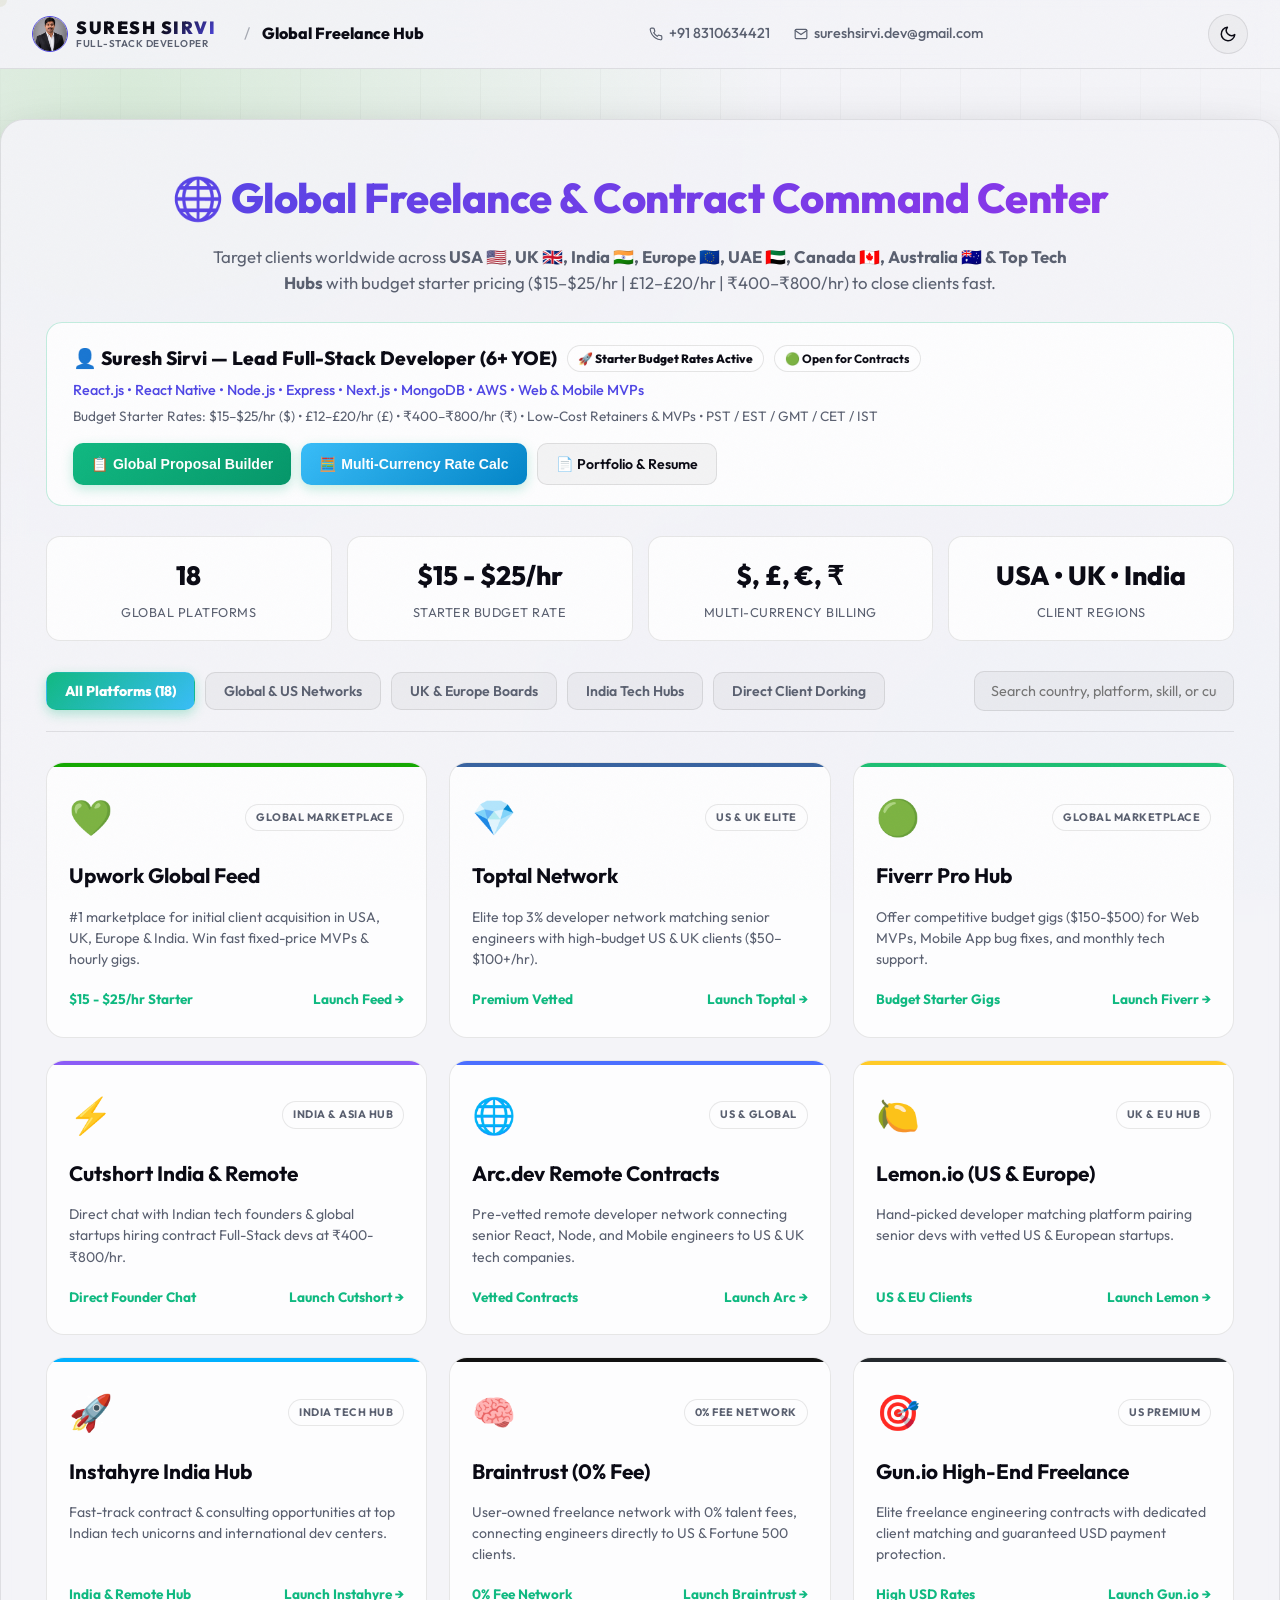
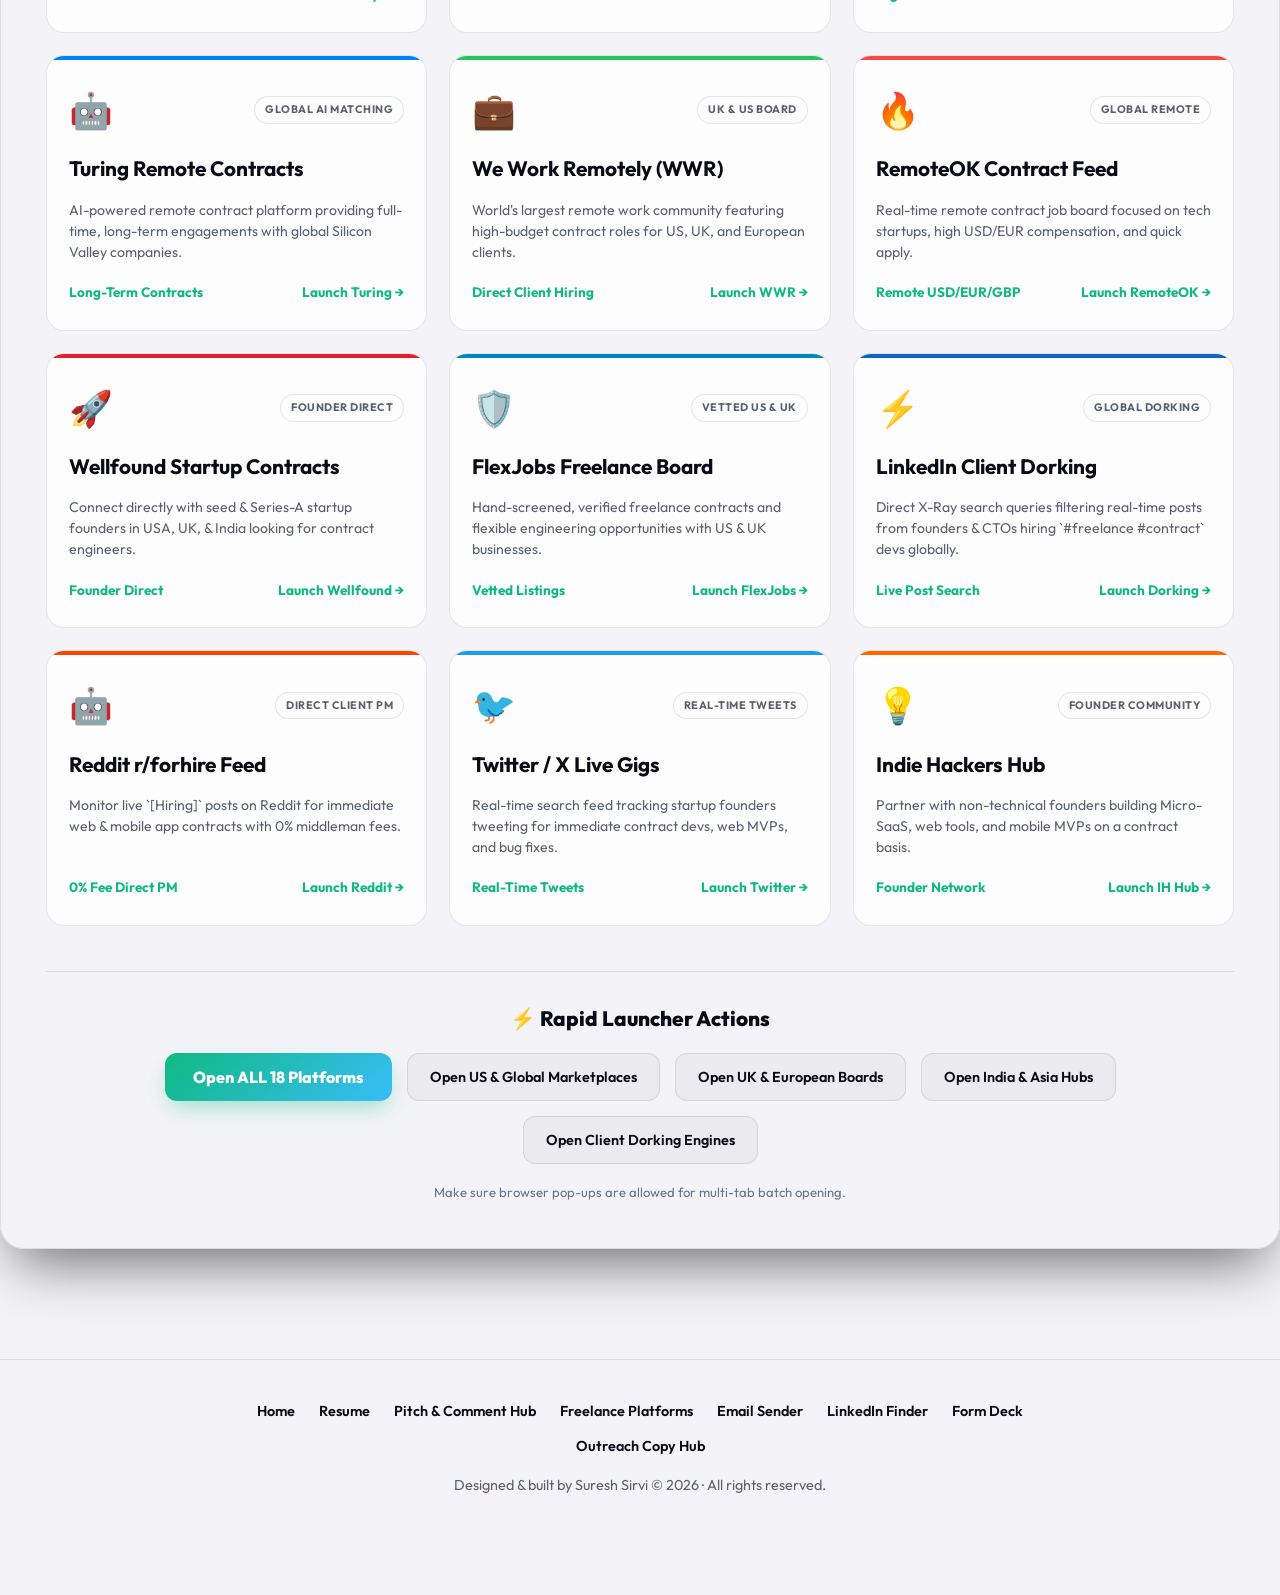
==== commit f662a335: "new changes new changes" ====
--- a/all-freelance-platforms.html
+++ b/all-freelance-platforms.html
@@ -37,6 +37,7 @@
 
         body {
             font-family: 'Outfit', sans-serif;
+      font-size: 16px;
             
             background-color: var(--bg-color);
             background-image: 
@@ -647,9 +648,12 @@
     
     <div class="topbar">
         <div class="topbar-left">
-            <a href="index.html" class="topbar-back">
-                <svg width="14" height="14" viewBox="0 0 24 24" fill="none" stroke="currentColor" stroke-width="2.5" stroke-linecap="round" stroke-linejoin="round"><polyline points="15 18 9 12 15 6"></polyline></svg>
-                Back to Portfolio
+            <a href="index.html" class="logo" style="margin-right: 16px;">
+                <img src="profile.png" alt="Suresh Sirvi Logo" class="nav-profile-img">
+                <div class="logo-text-block">
+                    <span class="logo-name">SURESH SIRVI</span>
+                    <span class="logo-role">Full-Stack Developer</span>
+                </div>
             </a>
             <span class="topbar-sep">/</span>
             <span class="topbar-title">Global Freelance Hub</span>
@@ -657,9 +661,9 @@
 
         
         <div class="topbar-contact">
-            <a href="tel:+919902965742" class="contact-link">
+            <a href="tel:+918310634421" class="contact-link">
                 <svg width="14" height="14" viewBox="0 0 24 24" fill="none" stroke="currentColor" stroke-width="2" stroke-linecap="round" stroke-linejoin="round"><path d="M22 16.92v3a2 2 0 0 1-2.18 2 19.79 19.79 0 0 1-8.63-3.07 19.5 19.5 0 0 1-6-6 19.79 19.79 0 0 1-3.07-8.67A2 2 0 0 1 4.11 2h3a2 2 0 0 1 2 1.72 12.84 12.84 0 0 0 .7 2.81 2 2 0 0 1-.45 2.11L8.09 9.91a16 16 0 0 0 6 6l1.27-1.27a2 2 0 0 1 2.11-.45 12.84 12.84 0 0 0 2.81.7A2 2 0 0 1 22 16.92z"></path></svg>
-                +91 9902965742
+                +91 8310634421
             </a>
             <a href="mailto:sureshsirvi.dev@gmail.com" class="contact-link">
                 <svg width="14" height="14" viewBox="0 0 24 24" fill="none" stroke="currentColor" stroke-width="2" stroke-linecap="round" stroke-linejoin="round"><path d="M4 4h16c1.1 0 2 .9 2 2v12c0 1.1-.9 2-2 2H4c-1.1 0-2-.9-2-2V6c0-1.1.9-2 2-2z"></path><polyline points="22,6 12,13 2,6"></polyline></svg>
@@ -685,7 +689,7 @@
             <div class="candidate-profile-strip">
                 <div class="profile-info">
                     <div class="profile-name">
-                        👤 Suresh Sirvi — Lead Full-Stack & Mobile Developer (6+ YOE)
+                        👤 Suresh Sirvi — Lead Full-Stack Developer (6+ YOE)
                         <span class="starter-badge">🚀 Starter Budget Rates Active</span>
                         <span class="status-badge">🟢 Open for Contracts</span>
                     </div>
@@ -1041,7 +1045,7 @@
                 </div>
                 <div class="field-item">
                     <label>Primary Tech Stack</label>
-                    <input type="text" id="pitchStack" value="React Native, React.js, Node.js, MongoDB" oninput="updatePitchText()">
+                    <input type="text" id="pitchStack" value="React.js, Node.js, WordPress, WooCommerce, Mobile Apps, MongoDB" oninput="updatePitchText()">
                 </div>
                 <div class="field-item">
                     <label>Delivery Timeline</label>
@@ -1216,7 +1220,7 @@
             const region = document.getElementById('pitchRegion').value || 'Global';
             const client = document.getElementById('pitchClient').value || 'there';
             const project = document.getElementById('pitchProject').value || 'Web & Mobile App';
-            const stack = document.getElementById('pitchStack').value || 'React Native, React.js, Node.js, MongoDB';
+            const stack = document.getElementById('pitchStack').value || 'React.js, Node.js, WordPress, WooCommerce, Mobile Apps, MongoDB';
             const timeline = document.getElementById('pitchTimeline').value || '2-3 Weeks';
 
             let rateStr = '$20/hr (Special Starter Client Rate)';
@@ -1226,7 +1230,7 @@
                 rateStr = region === 'USA' ? '$35 - $50/hr' : region === 'UK_EU' ? '£30 - £45/hr' : region === 'India' ? '₹1,500 - ₹3,000/hr' : '$35 - $55/hr';
             }
 
-            const tzStr = region === 'USA' ? 'PST/EST' : region === 'UK_EU' ? 'GMT/BST/CET' : region === 'India' ? 'IST (Bengaluru Base)' : 'PST/EST/GMT/CET/IST (Worldwide Overlap)';
+            const tzStr = region === 'USA' ? 'PST/EST' : region === 'UK_EU' ? 'GMT/BST/CET' : region === 'India' ? 'Remote Worldwide' : 'PST/EST/GMT/CET/IST (Worldwide Overlap)';
 
             let output = '';
 
@@ -1235,7 +1239,7 @@
 
 I saw your posting for a ${project} and I'd love to help you build and deploy this seamlessly.
 
-I am a Lead Full-Stack & Mobile Developer (6+ years of experience) specializing in ${stack}. I am offering a Special Starter Promotional Rate (${rateStr}) to establish strong long-term client relationships and 5-star reviews on initial projects.
+I am a Lead Full-Stack Developer (6+ years of experience) specializing in ${stack}. I am offering a Special Starter Promotional Rate (${rateStr}) to establish strong long-term client relationships and 5-star reviews on initial projects.
 
 Why work with me?
 1. Speed & Clean Code: Modular architectures, secure REST APIs, and clean UI components.
@@ -1243,18 +1247,18 @@
 3. Fast Turnaround: Can complete this scope in ${timeline} at an attractive starter rate of ${rateStr}.
 
 Recent Portfolio Highlights:
-- Ondeen iOS App: https://apps.apple.com/us/app/ondeen/id6740039443
-- Bukih Web Platform: https://bukih.com/
-- Timeinlive Android App: https://play.google.com/store/apps/details?id=timeinlive.smartwork
-- UrExpert Web App: https://urxprt.com/
+- Event Booking iOS App: #
+- Booking Platform: #
+- Productivity Android App: #
+- Freelancing Marketplace Web App: #
 
 Would love to hop on a quick 10-minute call or do a quick test task to prove my work quality!
 
 Best regards,
 Suresh Sirvi
-Full-Stack & Mobile Developer
+Full-Stack Developer
 Email: sureshsirvi.dev@gmail.com | Phone: +91 8310634421
-LinkedIn: https://www.linkedin.com/in/ramesh-seervi-3976802b0/`;
+LinkedIn: https://www.linkedin.com/in/suresh-sirvi-261151428/`;
             } else if (currentPitchType === 'cold') {
                 output = `Subject: Freelance Developer for ${project} — Starter Rate Offer
 
@@ -1262,7 +1266,7 @@
 
 I came across your business and noticed you might be building or scaling a ${project}.
 
-I'm Suresh Sirvi, a Senior Full-Stack & Mobile Developer with 6+ years of hands-on experience working with clients across USA, UK, Europe, India, and global tech hubs. I specialize in ${stack}.
+I'm Suresh Sirvi, a Senior Full-Stack Developer with 6+ years of hands-on experience working with clients across USA, UK, Europe, India, and global tech hubs. I specialize in ${stack}.
 
 I help founders and engineering teams:
 • Build & Launch MVPs fast (${timeline})
@@ -1276,7 +1280,7 @@
 Best regards,
 Suresh Sirvi
 Phone: +91 8310634421 | Email: sureshsirvi.dev@gmail.com
-LinkedIn: https://www.linkedin.com/in/ramesh-seervi-3976802b0/`;
+LinkedIn: https://www.linkedin.com/in/suresh-sirvi-261151428/`;
             } else if (currentPitchType === 'retainer') {
                 output = `Hi ${client},
 
@@ -1304,7 +1308,7 @@
 Project: ${project}
 Prepared for: ${client}
 Target Region: ${region}
-Prepared by: Suresh Sirvi (Full-Stack & Mobile Developer)
+Prepared by: Suresh Sirvi (Full-Stack Developer)
 
 1. OBJECTIVE & SCOPE
 Building a production-ready, highly responsive ${project} utilizing ${stack}.
@@ -1379,40 +1383,18 @@
     </script>
 
     <footer>
-        <div class="footer-circle-wrap">
-            <!-- Circular Rotating Text -->
-            <div class="footer-circle-badge">
-                <svg class="circle-text-svg" viewBox="0 0 200 200" xmlns="http://www.w3.org/2000/svg">
-                    <defs>
-                        <path id="circlePath"
-                            d="M 100,100
-                               m -72,0
-                               a 72,72 0 1,1 144,0
-                               a 72,72 0 1,1 -144,0" />
-                    </defs>
-                    <text class="circle-text">
-                        <textPath href="#circlePath" startOffset="0%">
-                            AVAILABLE FOR HIRE • LET'S BUILD SOMETHING GREAT • 
-                        </textPath>
-                    </text>
-                </svg>
-                <!-- Center icon -->
-                <div class="circle-center-icon">
-                    <span>⚡</span>
-                </div>
-            </div>
-        </div>
+
         <div class="container">
             <div class="footer-bottom">
                 <div class="footer-links" style="display:flex; justify-content:center; gap:24px; margin-bottom:16px; flex-wrap:wrap; max-width:900px; margin-left:auto; margin-right:auto; row-gap:12px;">
-                    <a href="index.html" style="color:var(--text-primary, #fff); font-weight:600; text-decoration:none; transition:color 0.2s;">Home</a>
-                    <a href="resume.html" style="color:var(--text-primary, #fff); font-weight:600; text-decoration:none; transition:color 0.2s;">Resume</a>
-                    <a href="pitch-comment.html" style="color:var(--text-primary, #fff); font-weight:600; text-decoration:none; transition:color 0.2s;">Pitch &amp; Comment Hub</a>
-                    <a href="all-freelance-platforms.html" style="color:var(--text-primary, #fff); font-weight:600; text-decoration:none; transition:color 0.2s;">Freelance Platforms</a>
-                    <a href="email-sender-extension.html" style="color:var(--text-primary, #fff); font-weight:600; text-decoration:none; transition:color 0.2s;">Email Sender</a>
-                    <a href="find-freelancers-clinets-and-work-on-linkdin.html" style="color:var(--text-primary, #fff); font-weight:600; text-decoration:none; transition:color 0.2s;">LinkedIn Finder</a>
-                    <a href="form-deck-extension.html" style="color:var(--text-primary, #fff); font-weight:600; text-decoration:none; transition:color 0.2s;">Form Deck</a>
-                    <a href="outreach-copy-hub-extension.html" style="color:var(--text-primary, #fff); font-weight:600; text-decoration:none; transition:color 0.2s;">Outreach Copy Hub</a>
+                    <a target="_blank" href="index.html" style="color:var(--text-primary, #fff); font-weight:600; text-decoration:none; transition:color 0.2s;">Home</a>
+                    <a target="_blank" href="resume.html" style="color:var(--text-primary, #fff); font-weight:600; text-decoration:none; transition:color 0.2s;">Resume</a>
+                    <a target="_blank" href="pitch-comment.html" style="color:var(--text-primary, #fff); font-weight:600; text-decoration:none; transition:color 0.2s;">Pitch &amp; Comment Hub</a>
+                    <a target="_blank" href="all-freelance-platforms.html" style="color:var(--text-primary, #fff); font-weight:600; text-decoration:none; transition:color 0.2s;">Freelance Platforms</a>
+                    <a target="_blank" href="email-sender-extension.html" style="color:var(--text-primary, #fff); font-weight:600; text-decoration:none; transition:color 0.2s;">Email Sender</a>
+                    <a target="_blank" href="find-freelancers-clinets-and-work-on-linkdin.html" style="color:var(--text-primary, #fff); font-weight:600; text-decoration:none; transition:color 0.2s;">LinkedIn Finder</a>
+                    <a target="_blank" href="form-deck-extension.html" style="color:var(--text-primary, #fff); font-weight:600; text-decoration:none; transition:color 0.2s;">Form Deck</a>
+                    <a target="_blank" href="outreach-copy-hub-extension.html" style="color:var(--text-primary, #fff); font-weight:600; text-decoration:none; transition:color 0.2s;">Outreach Copy Hub</a>
                 </div>
                 <p>Designed &amp; built by Suresh Sirvi &copy; 2026 · All rights reserved.</p>
             </div>
--- a/style.css
+++ b/style.css
@@ -56,6 +56,7 @@
 html { scroll-behavior: smooth; font-size: 16px; }
 body {
     font-family: 'Outfit', sans-serif;
+      font-size: 16px;
     background-color: var(--bg-color);
     color: var(--text-primary);
     line-height: 1.6;
@@ -325,6 +326,13 @@
     transition: opacity 0.3s;
 }
 .logo:hover { opacity: 0.85; }
+
+.nav-profile-img {
+    width: 36px; height: 36px;
+    border-radius: 50%;
+    object-fit: cover;
+    border: 1.5px solid var(--accent);
+}
 
 .logo-text-block {
     display: flex; flex-direction: column; gap: 2px;
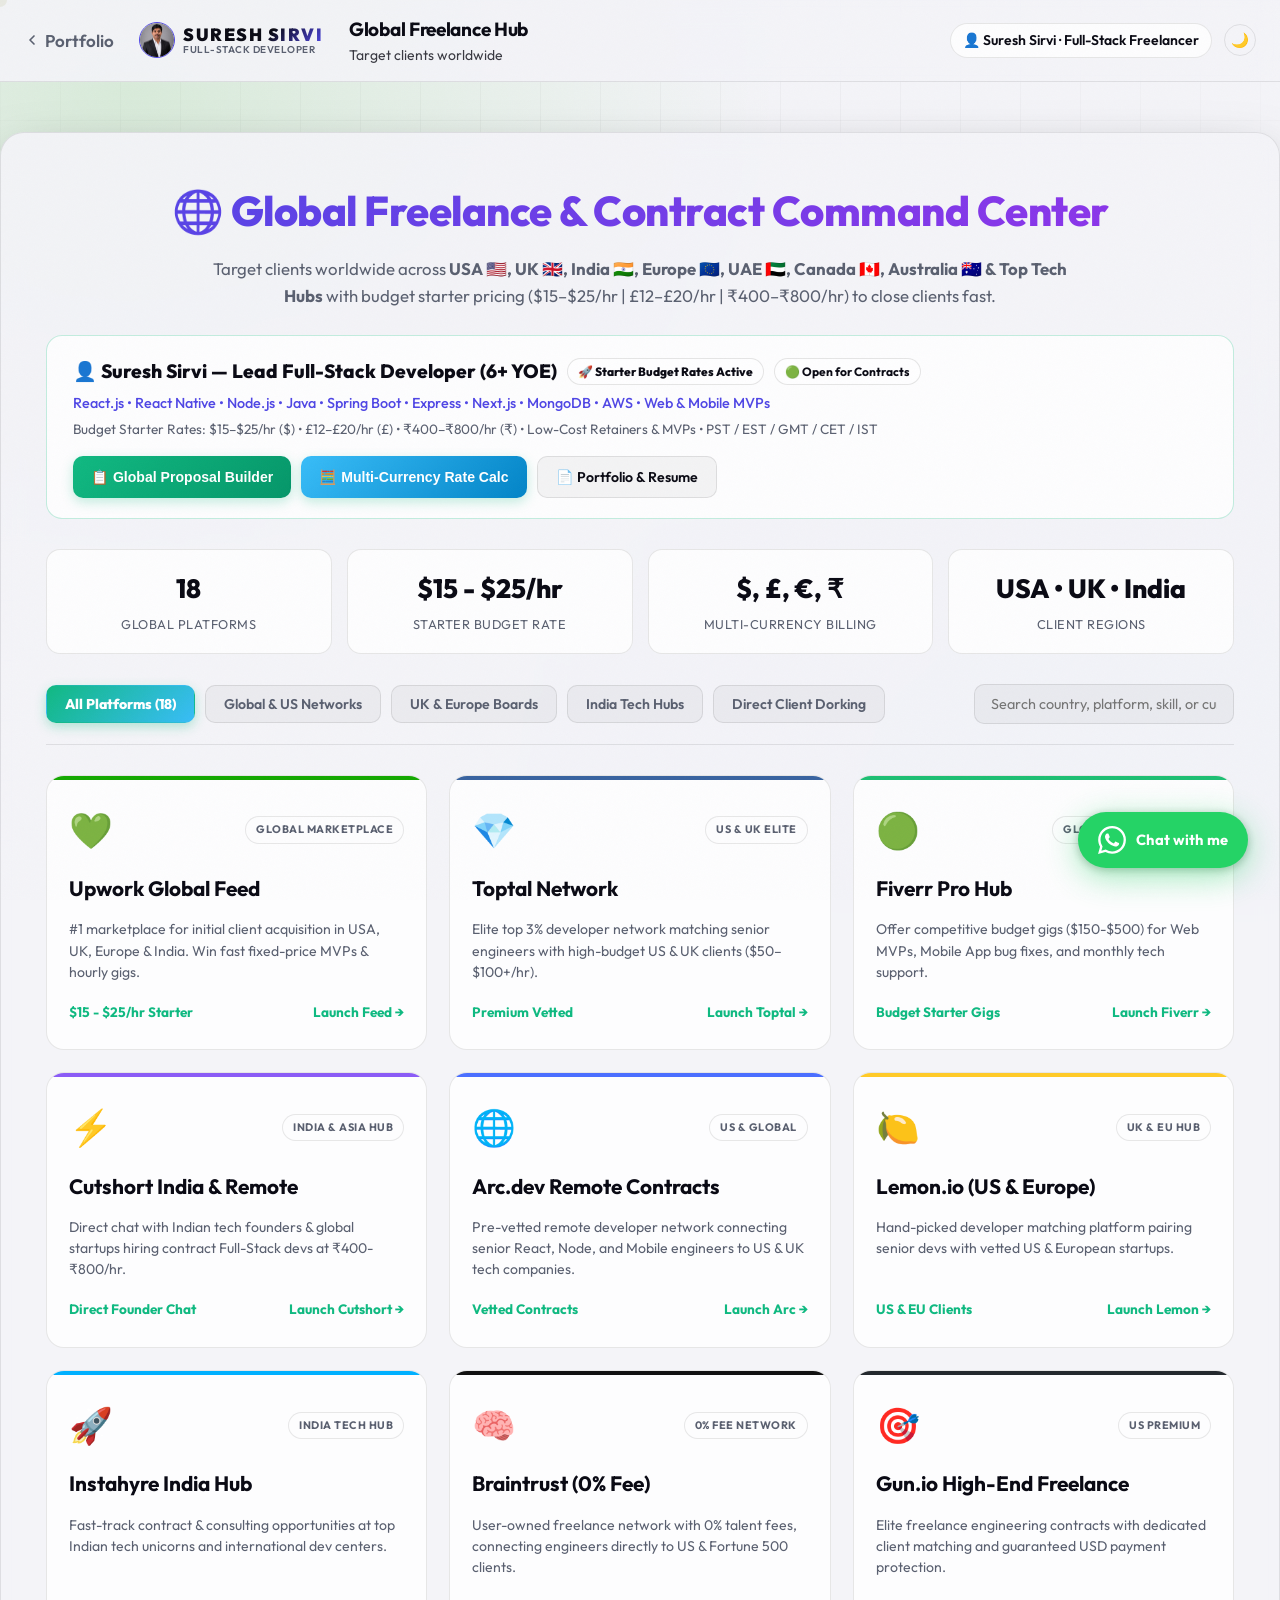
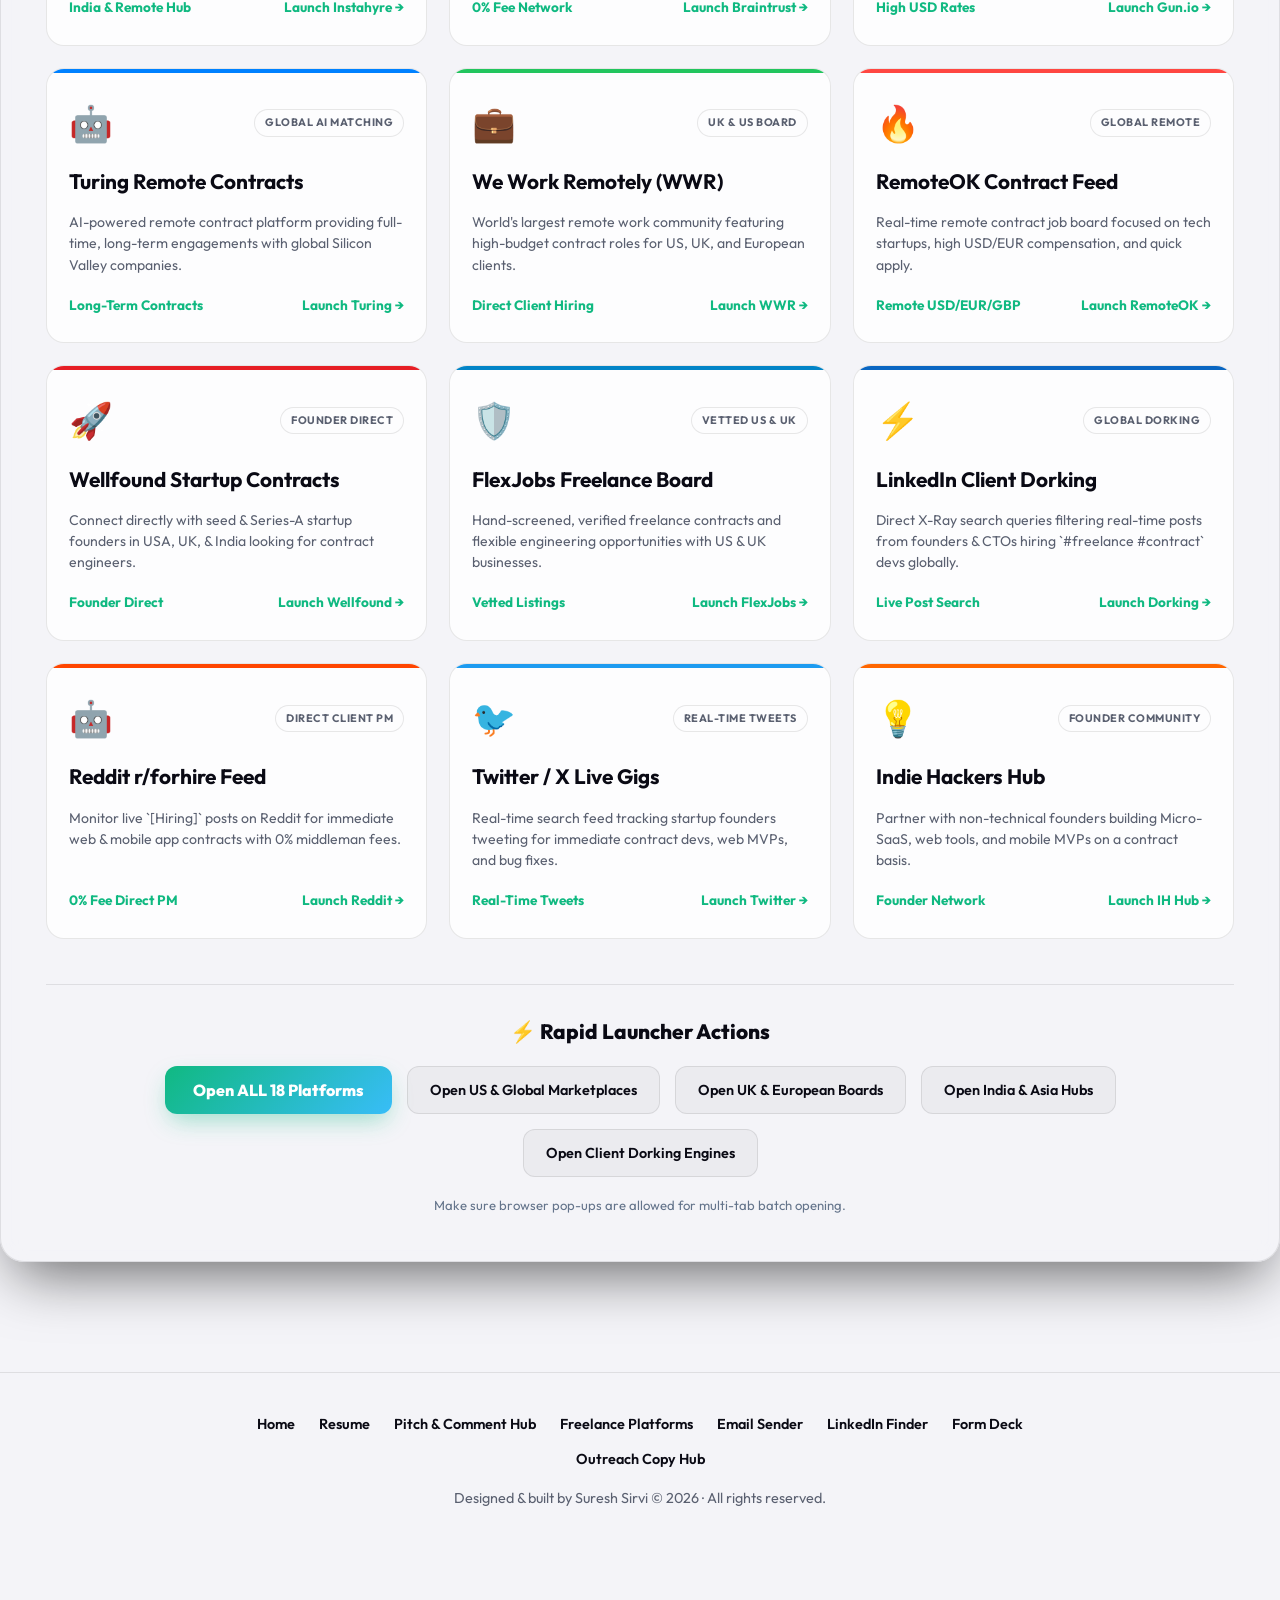
==== commit 9094279e: "New Changes New Changes" ====
--- a/all-freelance-platforms.html
+++ b/all-freelance-platforms.html
@@ -603,27 +603,71 @@
             text-transform: uppercase;
         }
     
-        /* ── TOPBAR ── */
-        .topbar {
-            position: sticky; top: 0; z-index: 100;
+        /* ── TOP BAR ── */
+        .top-bar {
             background: var(--nav-bg);
             backdrop-filter: blur(16px);
             -webkit-backdrop-filter: blur(16px);
             border-bottom: 1px solid var(--surface-border);
-            padding: 14px 32px;
-            display: flex; align-items: center; justify-content: space-between;
-            gap: 16px;
-            width: 100%;
-        }
-        .topbar-left { display: flex; align-items: center; gap: 12px; }
-        .topbar-back {
-            display: flex; align-items: center; gap: 6px;
-            color: var(--text-secondary); font-size: 0.95rem; font-weight: 600;
-            text-decoration: none; transition: color 0.2s;
-        }
-        .topbar-back:hover { color: var(--accent); }
-        .topbar-sep { color: var(--text-secondary); opacity: 0.5; }
-        .topbar-title { font-weight: 800; font-size: 1rem; color: var(--text-primary); }
+            color: var(--text-primary);
+            padding: 14px 24px;
+            display: flex;
+            align-items: center;
+            justify-content: space-between;
+            position: sticky;
+            top: 0;
+            z-index: 100;
+        }
+
+        .top-bar-left {
+            display: flex;
+            align-items: center;
+            gap: 10px;
+        }
+
+        .top-bar-icon {
+            width: 34px; height: 34px;
+            background: var(--primary-light);
+            color: var(--accent);
+            border-radius: 8px;
+            display: flex; align-items: center; justify-content: center;
+            font-size: 16px;
+        }
+
+        .top-bar-title {
+            font-size: 19px;
+            font-weight: 700;
+            letter-spacing: -0.3px;
+        }
+
+        .top-bar-sub {
+            font-size: 14px;
+            opacity: 0.8;
+        }
+
+        .profile-badge {
+            display: flex;
+            align-items: center;
+            gap: 8px;
+            background: var(--card-bg);
+            border: 1px solid var(--surface-border);
+            border-radius: 20px;
+            padding: 5px 12px;
+            font-size: 14px;
+            font-weight: 600;
+            color: var(--text-primary);
+        }
+        
+        .btn-theme {
+            background: transparent;
+            border: 1px solid var(--surface-border);
+            color: var(--text-secondary);
+            width: 32px; height: 32px; padding: 0;
+            border-radius: 50%; display: flex; align-items: center; justify-content: center;
+            font-size: 0.9rem;
+            cursor: pointer;
+        }
+        .btn-theme:hover { border-color: var(--accent); color: var(--accent); }
 
         @media (max-width: 768px) {
             .dashboard { padding: 25px; margin: 30px auto; width: 92%; border-radius: 18px; }
@@ -631,23 +675,78 @@
             .tabs { overflow-x: auto; white-space: nowrap; width: 100%; justify-content: flex-start; padding-bottom: 5px; }
             .stat-cards { flex-direction: column; }
             .stat-card { width: 100%; }
-            .topbar { padding: 12px 20px; }
+            .top-bar { padding: 12px 20px; }
             .platforms-grid { grid-template-columns: 1fr; }
         }
 
     
-        .topbar-contact { display: flex; align-items: center; justify-content: center; gap: 24px; font-size: 0.9rem; font-weight: 500; }
+        .top-bar-contact { display: flex; align-items: center; justify-content: center; gap: 24px; font-size: 0.9rem; font-weight: 500; }
         .contact-link { color: var(--text-secondary); text-decoration: none; display: flex; align-items: center; gap: 6px; transition: color 0.2s; }
         .contact-link:hover { color: var(--accent); }
-        @media (max-width: 768px) { .topbar-contact { display: none; } }
+        @media (max-width: 768px) { .top-bar-contact { display: none; } }
 
     </style>
+
+<style id="wa-float-css">
+.wa-float {
+    position: fixed;
+    bottom: 32px;
+    right: 32px;
+    z-index: 9999;
+    display: flex;
+    align-items: center;
+    gap: 10px;
+    padding: 14px 20px;
+    background: #25D366;
+    color: #fff;
+    border-radius: 50px;
+    text-decoration: none;
+    font-family: 'Outfit', sans-serif, Arial;
+    font-size: 0.92rem;
+    font-weight: 700;
+    letter-spacing: 0.01em;
+    box-shadow: 0 8px 32px rgba(37,211,102,0.45), 0 2px 8px rgba(0,0,0,0.25);
+    transition: transform 0.3s cubic-bezier(0.4,0,0.2,1), box-shadow 0.3s cubic-bezier(0.4,0,0.2,1);
+    overflow: hidden;
+}
+.wa-float::before {
+    content: '';
+    position: absolute;
+    inset: -4px;
+    border-radius: 50px;
+    border: 2px solid rgba(37,211,102,0.5);
+    animation: wa-pulse 2.5s ease-out infinite;
+    pointer-events: none;
+}
+@keyframes wa-pulse {
+    0%   { transform: scale(1);    opacity: 0.7; }
+    70%  { transform: scale(1.18); opacity: 0;   }
+    100% { transform: scale(1.18); opacity: 0;   }
+}
+.wa-float:hover {
+    transform: translateY(-5px) scale(1.04);
+    box-shadow: 0 16px 48px rgba(37,211,102,0.55), 0 4px 12px rgba(0,0,0,0.3);
+}
+.wa-float svg { flex-shrink: 0; transition: transform 0.3s ease; }
+.wa-float:hover svg { transform: rotate(-8deg) scale(1.1); }
+.wa-float-label { white-space: nowrap; }
+@media (max-width: 480px) {
+    .wa-float { bottom: 20px; right: 16px; padding: 14px; border-radius: 50%; width: 56px; height: 56px; justify-content: center; }
+    .wa-float-label { display: none; }
+}
+</style>
+
 </head>
 <body>
     <div class="custom-cursor"></div>
     
-    <div class="topbar">
-        <div class="topbar-left">
+    <!-- TOP BAR -->
+    <div class="top-bar">
+        <div class="top-bar-left">
+            <a href="index.html" style="color:var(--text-secondary); text-decoration:none; display:flex; align-items:center; gap:5px; margin-right:15px; font-weight:600; font-size:17px; transition:color 0.2s;" onmouseover="this.style.color='var(--accent)'" onmouseout="this.style.color='var(--text-secondary)'">
+                <svg xmlns="http://www.w3.org/2000/svg" width="16" height="16" viewBox="0 0 24 24" fill="none" stroke="currentColor" stroke-width="2.5" stroke-linecap="round" stroke-linejoin="round"><polyline points="15 18 9 12 15 6"/></svg>
+                Portfolio
+            </a>
             <a href="index.html" class="logo" style="margin-right: 16px;">
                 <img src="profile.png" alt="Suresh Sirvi Logo" class="nav-profile-img">
                 <div class="logo-text-block">
@@ -655,26 +754,16 @@
                     <span class="logo-role">Full-Stack Developer</span>
                 </div>
             </a>
-            <span class="topbar-sep">/</span>
-            <span class="topbar-title">Global Freelance Hub</span>
+            <div>
+                <div class="top-bar-title">Global Freelance Hub</div>
+                <div class="top-bar-sub">Target clients worldwide</div>
+            </div>
         </div>
-
-        
-        <div class="topbar-contact">
-            <a href="tel:+918310634421" class="contact-link">
-                <svg width="14" height="14" viewBox="0 0 24 24" fill="none" stroke="currentColor" stroke-width="2" stroke-linecap="round" stroke-linejoin="round"><path d="M22 16.92v3a2 2 0 0 1-2.18 2 19.79 19.79 0 0 1-8.63-3.07 19.5 19.5 0 0 1-6-6 19.79 19.79 0 0 1-3.07-8.67A2 2 0 0 1 4.11 2h3a2 2 0 0 1 2 1.72 12.84 12.84 0 0 0 .7 2.81 2 2 0 0 1-.45 2.11L8.09 9.91a16 16 0 0 0 6 6l1.27-1.27a2 2 0 0 1 2.11-.45 12.84 12.84 0 0 0 2.81.7A2 2 0 0 1 22 16.92z"></path></svg>
-                +91 8310634421
-            </a>
-            <a href="mailto:sureshsirvi.dev@gmail.com" class="contact-link">
-                <svg width="14" height="14" viewBox="0 0 24 24" fill="none" stroke="currentColor" stroke-width="2" stroke-linecap="round" stroke-linejoin="round"><path d="M4 4h16c1.1 0 2 .9 2 2v12c0 1.1-.9 2-2 2H4c-1.1 0-2-.9-2-2V6c0-1.1.9-2 2-2z"></path><polyline points="22,6 12,13 2,6"></polyline></svg>
-                sureshsirvi.dev@gmail.com
-            </a>
-        </div>
-        <div class="topbar-actions">
-            <button id="theme-toggle" class="theme-toggle-btn" aria-label="Toggle theme">
-                <svg class="sun-icon" xmlns="http://www.w3.org/2000/svg" width="18" height="18" viewBox="0 0 24 24" fill="none" stroke="currentColor" stroke-width="2" stroke-linecap="round" stroke-linejoin="round"><circle cx="12" cy="12" r="5"/><line x1="12" y1="1" x2="12" y2="3"/><line x1="12" y1="21" x2="12" y2="23"/><line x1="4.22" y1="4.22" x2="5.64" y2="5.64"/><line x1="18.36" y1="18.36" x2="19.78" y2="19.78"/><line x1="1" y1="12" x2="3" y2="12"/><line x1="21" y1="12" x2="23" y2="12"/><line x1="4.22" y1="19.78" x2="5.64" y2="18.36"/><line x1="18.36" y1="5.64" x2="19.78" y2="4.22"/></svg>
-                <svg class="moon-icon" xmlns="http://www.w3.org/2000/svg" width="18" height="18" viewBox="0 0 24 24" fill="none" stroke="currentColor" stroke-width="2" stroke-linecap="round" stroke-linejoin="round" style="display:none"><path d="M21 12.79A9 9 0 1 1 11.21 3 7 7 0 0 0 21 12.79z"/></svg>
-            </button>
+        <div style="display:flex; align-items:center; gap:12px;">
+            <div class="profile-badge">
+                👤 Suresh Sirvi · Full-Stack Freelancer
+            </div>
+            <button class="btn-theme" id="theme-btn" onclick="toggleTheme()" aria-label="Toggle theme">🌙</button>
         </div>
     </div>
 
@@ -693,7 +782,7 @@
                         <span class="starter-badge">🚀 Starter Budget Rates Active</span>
                         <span class="status-badge">🟢 Open for Contracts</span>
                     </div>
-                    <div class="profile-sub">React.js • React Native • Node.js • Express • Next.js • MongoDB • AWS • Web & Mobile MVPs</div>
+                    <div class="profile-sub">React.js • React Native • Node.js • Java • Spring Boot • Express • Next.js • MongoDB • AWS • Web & Mobile MVPs</div>
                     <div class="profile-rates">Budget Starter Rates: $15–$25/hr ($) • £12–£20/hr (£) • ₹400–₹800/hr (₹) • Low-Cost Retainers & MVPs • PST / EST / GMT / CET / IST</div>
                 </div>
                 <div class="profile-actions">
@@ -1045,7 +1134,7 @@
                 </div>
                 <div class="field-item">
                     <label>Primary Tech Stack</label>
-                    <input type="text" id="pitchStack" value="React.js, Node.js, WordPress, WooCommerce, Mobile Apps, MongoDB" oninput="updatePitchText()">
+                    <input type="text" id="pitchStack" value="React.js, Node.js, Java, Spring Boot, WordPress, WooCommerce, Mobile Apps, MongoDB" oninput="updatePitchText()">
                 </div>
                 <div class="field-item">
                     <label>Delivery Timeline</label>
@@ -1220,7 +1309,7 @@
             const region = document.getElementById('pitchRegion').value || 'Global';
             const client = document.getElementById('pitchClient').value || 'there';
             const project = document.getElementById('pitchProject').value || 'Web & Mobile App';
-            const stack = document.getElementById('pitchStack').value || 'React.js, Node.js, WordPress, WooCommerce, Mobile Apps, MongoDB';
+            const stack = document.getElementById('pitchStack').value || 'React.js, Node.js, Java, Spring Boot, WordPress, WooCommerce, Mobile Apps, MongoDB';
             const timeline = document.getElementById('pitchTimeline').value || '2-3 Weeks';
 
             let rateStr = '$20/hr (Special Starter Client Rate)';
@@ -1404,5 +1493,12 @@
 
 
     <script src="script.js"></script>
+
+    <!-- Floating WhatsApp Button -->
+    <a href="https://wa.me/918310634421?text=Hi%20Suresh%2C%20I%27d%20like%20to%20discuss%20a%20project%20with%20you." target="_blank" rel="noopener" id="wa-float" class="wa-float" aria-label="Chat on WhatsApp" title="Chat on WhatsApp">
+        <svg xmlns="http://www.w3.org/2000/svg" width="28" height="28" viewBox="0 0 24 24" fill="currentColor"><path d="M17.472 14.382c-.297-.149-1.758-.867-2.03-.967-.273-.099-.471-.148-.67.15-.197.297-.767.966-.94 1.164-.173.199-.347.223-.644.075-.297-.15-1.255-.463-2.39-1.475-.883-.788-1.48-1.761-1.653-2.059-.173-.297-.018-.458.13-.606.134-.133.298-.347.446-.52.149-.174.198-.298.298-.497.099-.198.05-.371-.025-.52-.075-.149-.669-1.612-.916-2.207-.242-.579-.487-.5-.669-.51-.173-.008-.371-.01-.57-.01-.198 0-.52.074-.792.372-.272.297-1.04 1.016-1.04 2.479 0 1.462 1.065 2.875 1.213 3.074.149.198 2.096 3.2 5.077 4.487.709.306 1.262.489 1.694.625.712.227 1.36.195 1.871.118.571-.085 1.758-.719 2.006-1.413.248-.694.248-1.289.173-1.413-.074-.124-.272-.198-.57-.347m-5.421 7.403h-.004a9.87 9.87 0 0 1-5.031-1.378l-.361-.214-3.741.982.998-3.648-.235-.374a9.86 9.86 0 0 1-1.51-5.26c.001-5.45 4.436-9.884 9.888-9.884 2.64 0 5.122 1.03 6.988 2.898a9.825 9.825 0 0 1 2.893 6.994c-.003 5.45-4.437 9.884-9.885 9.884m8.413-18.297A11.815 11.815 0 0 0 12.05 0C5.495 0 .16 5.335.157 11.892c0 2.096.547 4.142 1.588 5.945L.057 24l6.305-1.654a11.882 11.882 0 0 0 5.683 1.448h.005c6.554 0 11.89-5.335 11.893-11.893a11.821 11.821 0 0 0-3.48-8.413z"/></svg>
+        <span class="wa-float-label">Chat with me</span>
+    </a>
+
 </body>
 </html>
--- a/style.css
+++ b/style.css
@@ -1645,3 +1645,104 @@
 }
 
 
+
+/* ===================================================
+   WHATSAPP — Floating Button + Contact Card + Mobile
+   =================================================== */
+
+/* ---- Floating WhatsApp CTA ---- */
+.wa-float {
+    position: fixed;
+    bottom: 32px;
+    right: 32px;
+    z-index: 9999;
+    display: flex;
+    align-items: center;
+    gap: 10px;
+    padding: 14px 20px;
+    background: #25D366;
+    color: #fff;
+    border-radius: 50px;
+    text-decoration: none;
+    font-family: 'Outfit', sans-serif;
+    font-size: 0.92rem;
+    font-weight: 700;
+    letter-spacing: 0.01em;
+    box-shadow: 0 8px 32px rgba(37,211,102,0.45), 0 2px 8px rgba(0,0,0,0.25);
+    transition: transform 0.3s cubic-bezier(0.4,0,0.2,1),
+                box-shadow 0.3s cubic-bezier(0.4,0,0.2,1);
+    overflow: hidden;
+}
+
+/* Pulsing ring behind the button */
+.wa-float::before {
+    content: '';
+    position: absolute;
+    inset: -4px;
+    border-radius: 50px;
+    border: 2px solid rgba(37,211,102,0.5);
+    animation: wa-pulse 2.5s ease-out infinite;
+    pointer-events: none;
+}
+
+@keyframes wa-pulse {
+    0%   { transform: scale(1);    opacity: 0.7; }
+    70%  { transform: scale(1.18); opacity: 0;   }
+    100% { transform: scale(1.18); opacity: 0;   }
+}
+
+.wa-float:hover {
+    transform: translateY(-5px) scale(1.04);
+    box-shadow: 0 16px 48px rgba(37,211,102,0.55), 0 4px 12px rgba(0,0,0,0.3);
+}
+
+.wa-float svg { flex-shrink: 0; transition: transform 0.3s ease; }
+.wa-float:hover svg { transform: rotate(-8deg) scale(1.1); }
+
+.wa-float-label { white-space: nowrap; }
+
+/* On very small screens — collapse to icon-only circle */
+@media (max-width: 480px) {
+    .wa-float {
+        bottom: 20px;
+        right: 16px;
+        padding: 14px;
+        border-radius: 50%;
+        width: 56px;
+        height: 56px;
+        justify-content: center;
+    }
+    .wa-float-label { display: none; }
+}
+
+/* ---- WhatsApp Contact Card (in contact section) ---- */
+.contact-link-whatsapp:hover {
+    border-color: rgba(37,211,102,0.4) !important;
+    background: rgba(37,211,102,0.07) !important;
+}
+.contact-link-whatsapp:hover .clc-arrow {
+    background: #25D366 !important;
+    border-color: #25D366 !important;
+    box-shadow: 0 8px 24px rgba(37,211,102,0.45) !important;
+}
+
+/* WhatsApp icon badge inside the contact card */
+.clc-icon {
+    width: 48px;
+    height: 48px;
+    border-radius: 14px;
+    display: flex;
+    align-items: center;
+    justify-content: center;
+    flex-shrink: 0;
+    margin-right: 16px;
+}
+.clc-icon-wa {
+    background: rgba(37,211,102,0.12);
+    color: #25D366;
+    border: 1px solid rgba(37,211,102,0.22);
+}
+
+/* ---- Mobile Menu WhatsApp link ---- */
+.mob-whatsapp-item { color: #25D366 !important; font-weight: 700 !important; }
+.mob-whatsapp-item:hover { opacity: 0.8; }
